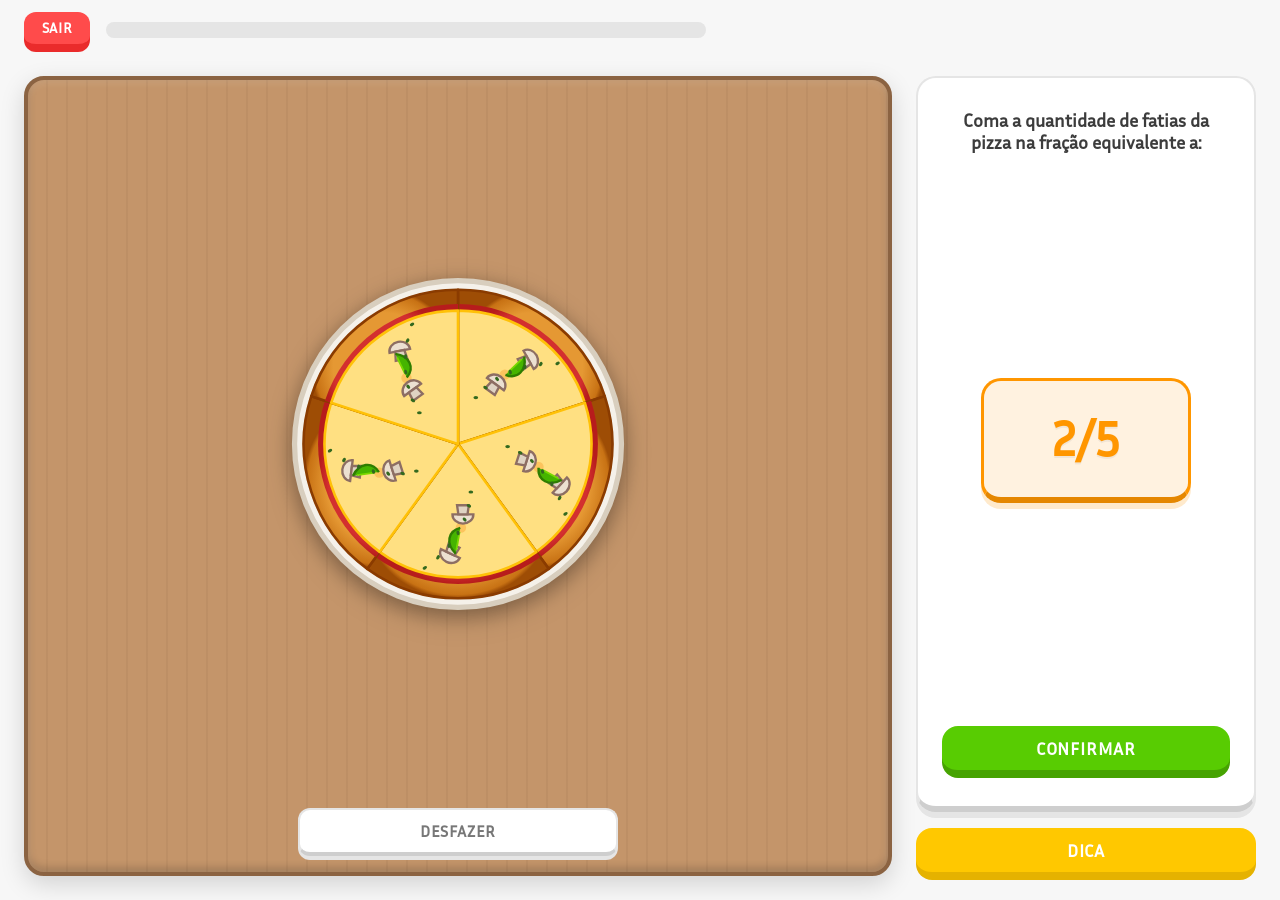
==== jogo_1/jogo_1.html @ bdd17ce6 "Commit_4" ====
<!DOCTYPE html>
<html lang="pt-br">

<head>
    <meta charset="UTF-8">
    <meta name="viewport" content="width=device-width, initial-scale=1.0">
    <meta name="description" content="Jogo de Frações com Pizza - Math Game">
    <title>Frações com Pizza | Math Game</title>
    <link rel="stylesheet" href="../tema.css">
    <link rel="stylesheet" href="jogo_1.css">
    <script src="../tema.js"></script>
</head>

<body>
    <!-- Top bar: Exit + Progress -->
    <header class="top-bar">
        <button id="btn-sair-jogo" onclick="voltarPaginaAnterior()">Sair</button>
        <div class="barra-progresso-container">
            <div class="barra-progresso" id="barra-progresso"></div>
        </div>
    </header>

    <!-- Main game layout -->
    <main class="game-layout">
        <!-- Left/Center: Wooden table with pizza + undo -->
        <section class="mesa-madeira">
            <div class="pizzas-area" id="pizzasArea"></div>
            <button id="btn-desfazer" class="btn-desfazer" onclick="desfazerUltimaFatia()">Desfazer</button>
        </section>

        <!-- Right sidebar: Question + Hint -->
        <aside class="sidebar">
            <div class="pergunta_div">
                <text>Coma a quantidade de fatias da pizza na fração equivalente a:</text>
                <div class="fracao_div">
                    <p class="pergunta" id="pergunta-texto">
                        1/2
                    </p>
                </div>
                <div class="button_position">
                    <button class="confirmar" id="btn-confirmar" onclick="onDecay()">Confirmar</button>
                </div>
            </div>
            <div class="button_position">
                <button class="dica" id="btn-dica">Dica</button>
            </div>
        </aside>
    </main>

    <!-- Modal de Resultado Final -->
    <dialog id="modal-resultado" aria-labelledby="modal-resultado-titulo">
        <article class="modal-resultado-conteudo">
            <h2 id="modal-resultado-titulo">Fim de Jogo!</h2>
            <div class="resultado-estrelas" id="modal-estrelas-display" aria-label="Estrelas conquistadas">⭐⭐⭐</div>
            <div class="resultado-stats">
                <p>Pontuação: <strong id="modal-pontuacao-valor">0</strong> pts</p>
                <p>Acertos: <strong id="modal-acertos-valor">0/0</strong></p>
            </div>
            <footer>
                <button type="button" id="btn-modal-ok" onclick="voltarPaginaAnterior()">OK</button>
            </footer>
        </article>
    </dialog>

    <script src="jogo_1.js"></script>
</body>

</html>
---- tema.css ----
/* ==========================================================================
   SISTEMA CENTRAL DE CORES E TEMAS - MATH GAME
   ==========================================================================
   Neste arquivo você pode alterar facilmente as cores de qualquer tema.
   
   COMO FUNCIONA:
   - O site usa duas cores principais:
       1) --duo-blue / --duo-blue-shadow   -> Cor de destaque primária (navegação, foco, cards ativos)
       2) --duo-green / --duo-green-shadow -> Cor de destaque secundária (botões de ação, jogar, confirmação)
   - Cada tema (Sunset, Ocean, Earth, Berry) altera essas duas variáveis.
   - Os fundos permanecem BRANCOS (modo claro) ou PRETOS/GRAFITE (modo escuro)
     para todas as tonalidades, conforme configurado na seção "MODO ESCURO".
   ========================================================================== */

/* --------------------------------------------------------------------------
   1. TEMA PADRÃO (Azul Céu + Verde Limão)
   -------------------------------------------------------------------------- */
:root {
   /* [PADRÃO] Cor de Destaque 1: Azul Céu */
   --duo-blue: #1cb0f6;
   --duo-blue-shadow: #1899d6;

   /* [PADRÃO] Cor de Destaque 2: Verde Limão */
   --duo-green: #58cc02;
   --duo-green-shadow: #46a302;

   /* Cores de Apoio fixas */
   --duo-yellow: #ffc800;
   --duo-yellow-shadow: #e5b200;
   --duo-orange: #ff9600;
   --duo-orange-shadow: #e58700;
   --duo-red: #ff4b4b;
   --duo-red-shadow: #ea2b2b;

   /* Fundos e Textos (Modo Claro Padrão) */
   --bg-main: #f7f7f7;
   --bg-card: #ffffff;
   --text-main: #3c3c3c;
   --text-muted: #777777;
   --border-color: #e5e5e5;
   --border-dark: #cecece;
   --sidebar-width: 250px;
   --button-hover-brightness: 1.05;
   --button-hover-duration: 0.15s ease;
   --button-neutral-hover-bg: #e5e7eb;

   /* Raios de borda */
   --radius-sm: 12px;
   --radius-md: 16px;
   --radius-lg: 20px;
}

/* --------------------------------------------------------------------------
   2. TEMA SUNSET (Laranja Vibrante + Coral Quente)
   Substitui o Azul por Laranja e o Verde por Coral
   -------------------------------------------------------------------------- */
body.tonalidade-sunset,
html.tonalidade-sunset {
   /* [SUNSET] Cor de Destaque 1: Laranja Vibrante */
   --duo-blue: #ff6b35;
   --duo-blue-shadow: #e05520;

   /* [SUNSET] Cor de Destaque 2: Coral Quente */
   --duo-green: #e8475f;
   --duo-green-shadow: #c93549;
}

/* --------------------------------------------------------------------------
   3. TEMA OCEAN (Teal / Azul Petróleo + Menta Fresca)
   Substitui o Azul por Teal e o Verde por Menta
   -------------------------------------------------------------------------- */
body.tonalidade-ocean,
html.tonalidade-ocean {
   /* [OCEAN] Cor de Destaque 1: Teal / Azul Petróleo */
   --duo-blue: #0096c7;
   --duo-blue-shadow: #0077b6;

   /* [OCEAN] Cor de Destaque 2: Menta Fresca */
   --duo-green: #06d6a0;
   --duo-green-shadow: #05b384;
}

/* --------------------------------------------------------------------------
   4. TEMA EARTH (Âmbar Dourado + Terracota Terra)
   Substitui o Azul por Âmbar e o Verde por Terracota
   -------------------------------------------------------------------------- */
body.tonalidade-earth,
html.tonalidade-earth {
   /* [EARTH] Cor de Destaque 1: Âmbar Dourado */
   --duo-blue: #d4a03c;
   --duo-blue-shadow: #b8872e;

   /* [EARTH] Cor de Destaque 2: Terracota */
   --duo-green: #c45e3a;
   --duo-green-shadow: #a44d2e;
}

/* --------------------------------------------------------------------------
   5. TEMA BERRY (Cereja Carmim + Rubi Escarlate)
   Substitui o Azul por Cereja e o Verde por Rubi (sem tons violeta/magenta)
   -------------------------------------------------------------------------- */
body.tonalidade-berry,
html.tonalidade-berry {
   /* [BERRY] Cor de Destaque 1: Cereja Carmim */
   --duo-blue: #e63981;
   --duo-blue-shadow: #c0145c;
   /* [BERRY] Cor de Destaque 2: Rubi Escarlate */
   --duo-green: #7a285f;
   --duo-green-shadow: #67164c;
}

/* --------------------------------------------------------------------------
   MODO ESCURO (Aplicável a TODOS os temas acima)
   Os fundos ficam pretos/escuros mantendo as cores de destaque da tonalidade
   -------------------------------------------------------------------------- */
body.tema-escuro,
html.tema-escuro {
   --bg-main: #131f24;
   --bg-card: #202f36;
   --text-main: #f1f1f1;
   --text-muted: #8496a0;
   --border-color: #37464f;
   --border-dark: #4b5d67;
   --button-hover-brightness: 1.15;
   --button-neutral-hover-bg: #37464f;
}

/* --------------------------------------------------------------------------
   MODOS DE DALTONISMO (Acessibilidade)
   -------------------------------------------------------------------------- */
html.daltonismo-protanopia::before,
html.daltonismo-deuteranopia::before,
html.daltonismo-tritanopia::before {
   content: "";
   position: fixed;
   inset: 0;
   z-index: 1000;
   pointer-events: none;
   background: transparent;
}

html.daltonismo-protanopia::before {
   backdrop-filter: contrast(1.1) saturate(0.9);
}

html.daltonismo-deuteranopia::before {
   backdrop-filter: contrast(1.1) hue-rotate(10deg);
}

html.daltonismo-tritanopia::before {
   backdrop-filter: contrast(1.1) hue-rotate(-10deg);
}

html.daltonismo-protanopia dialog {
   filter: contrast(1.1) saturate(0.9);
}

html.daltonismo-deuteranopia dialog {
   filter: contrast(1.1) hue-rotate(10deg);
}

html.daltonismo-tritanopia dialog {
   filter: contrast(1.1) hue-rotate(-10deg);
}

body.tema-escuro :is(.game-layout, .top-bar, #popover-escolha, #modal-resultado)
   :is(button, .campo-escolha):not(:disabled) {
   --btn-bg: var(--bg-card);
   --btn-text: var(--text-main);
   background-color: var(--btn-bg);
   color: var(--btn-text);
}

body.tema-escuro :is(.game-layout, .top-bar, #popover-escolha, #modal-resultado)
   #btn-sair-jogo {
   --btn-bg: color-mix(in srgb, var(--duo-red) 78%, #000);
   --btn-text: #fff;
}

body.tema-escuro :is(.game-layout, .top-bar, #popover-escolha, #modal-resultado)
   :is(.confirmar, .proxima, .btn-confirmar, #btn-modal-ok):not(:disabled) {
   --btn-bg: color-mix(in srgb, var(--duo-green) 60%, #000);
   --btn-text: #fff;
}

body.tema-escuro :is(.game-layout, .top-bar, #popover-escolha, #modal-resultado)
   :is(.dica, .btn-dica):not(:disabled) {
   --btn-bg: color-mix(in srgb, var(--duo-yellow) 52%, #000);
   --btn-text: #fff;
}

body.tema-escuro :is(.game-layout, .top-bar, #popover-escolha, #modal-resultado)
   .campo-escolha:not(:disabled) {
   --btn-bg: color-mix(in srgb, var(--duo-blue) 70%, #000);
   --btn-text: #fff;
}

body.tema-escuro :is(.game-layout, .top-bar, #popover-escolha, #modal-resultado)
   .popover-item:not(:disabled) {
   --btn-bg: color-mix(in srgb, var(--duo-blue) 70%, #000);
   --btn-text: #fff;
}

button:focus-visible {
   outline: 3px solid var(--duo-blue);
   outline-offset: 3px;
}

nav.sidebar a:not([aria-current="page"]) button:not(:disabled):hover,
nav.sidebar > ul > li > button:not(:disabled):hover {
   background-color: var(--button-neutral-hover-bg);
   color: var(--text-main);
}

/* Ações seguem o brilho dos CTAs da Home; navegação e cancelamento mantêm seus estados próprios. */
button:not(:disabled):not(nav.sidebar button):not(#btn-cancelar-login):hover,
.campo-escolha:not(:disabled):hover {
   filter: brightness(var(--button-hover-brightness));
}
---- jogo_1/jogo_1.css ----
/* jogo_1.css - Duolingo Style — Responsive Layout */
@font-face {
    font-family: 'padrao';
    src: url('../fonts/inria-sans.regular.otf') format('opentype');
    font-weight: normal;
    font-style: normal;
}

:root {
    --duo-green: #58cc02;
    --duo-green-shadow: #46a302;
    --duo-blue: #1cb0f6;
    --duo-blue-shadow: #1899d6;
    --duo-yellow: #ffc800;
    --duo-yellow-shadow: #e5b200;
    --duo-orange: #ff9600;
    --duo-orange-shadow: #e58700;
    --duo-red: #ff4b4b;
    --duo-red-shadow: #ea2b2b;

    --bg-main: #f7f7f7;
    --bg-card: #ffffff;
    --text-main: #3c3c3c;
    --text-muted: #777777;
    --border-color: #e5e5e5;
    --border-dark: #cecece;

    --radius-sm: 12px;
    --radius-md: 16px;
    --radius-lg: 20px;

    /* Wooden table colors */
    --mesa-bg: #c4956a;
    --mesa-bg-dark: #a87b52;
    --mesa-border: #8b6342;
    --mesa-grain: repeating-linear-gradient(90deg,
            transparent,
            transparent 18px,
            rgba(139, 99, 66, 0.12) 18px,
            rgba(139, 99, 66, 0.12) 20px);
}

body.tema-escuro {
    --bg-main: #131f24;
    --bg-card: #202f36;
    --text-main: #f1f1f1;
    --text-muted: #8496a0;
    --border-color: #37464f;
    --border-dark: #4b5d67;

    --mesa-bg: #5c3d28;
    --mesa-bg-dark: #4a3220;
    --mesa-border: #3a261a;
}

/* ─── Tonalidades ─────────────────────────────────────────────────────────── */
body.tonalidade-sunset {
    --duo-blue: #ff6b35;
    --duo-blue-shadow: #e05520;
    --duo-green: #e8475f;
    --duo-green-shadow: #c93549;
}

body.tonalidade-ocean {
    --duo-blue: #0096c7;
    --duo-blue-shadow: #0077b6;
    --duo-green: #06d6a0;
    --duo-green-shadow: #05b384;
}

body.tonalidade-earth {
    --duo-blue: #d4a03c;
    --duo-blue-shadow: #b8872e;
    --duo-green: #c45e3a;
    --duo-green-shadow: #a44d2e;
}

body.tonalidade-berry {
    --duo-blue: #e63981;
    --duo-blue-shadow: #c0145c;
    --duo-green: #7a285f;
    --duo-green-shadow: #67164c;
}

* {
    box-sizing: border-box;
    margin: 0;
    padding: 0;
    font-family: 'padrao', system-ui, -apple-system, BlinkMacSystemFont, 'Segoe UI', Roboto, sans-serif;
}

body {
    width: 100vw;
    height: 100vh;
    overflow: hidden;
    background-color: var(--bg-main);
    color: var(--text-main);
    display: flex;
    flex-direction: column;
}

/* ─── Top Bar: Exit + Progress ─────────────────────────────────────────────── */
.top-bar {
    display: flex;
    align-items: center;
    gap: 16px;
    padding: 12px 24px;
    flex-shrink: 0;
    z-index: 100;
}

/* Exit Button */
#btn-sair-jogo {
    background-color: var(--duo-red);
    color: #ffffff;
    font-size: 0.9rem;
    font-weight: 800;
    text-transform: uppercase;
    letter-spacing: 0.8px;
    padding: 0.45rem 1.1rem;
    border: none;
    border-radius: var(--radius-sm);
    border-bottom: 4px solid var(--duo-red-shadow);
    box-shadow: 0 4px 0 var(--duo-red-shadow);
    cursor: pointer;
    flex-shrink: 0;
    transition: filter var(--button-hover-duration), transform 0.1s ease;
}

#btn-sair-jogo:active {
    transform: translateY(4px);
    box-shadow: 0 0 0 transparent;
}

/* Progress Bar */
.barra-progresso-container {
    flex: 1;
    max-width: 600px;
    height: 16px;
    background-color: var(--border-color);
    border-radius: 10px;
    overflow: hidden;
}

.barra-progresso {
    height: 100%;
    width: 0%;
    background-color: var(--duo-green);
    border-radius: 10px;
    box-shadow: inset 0 -2px 0 rgba(0, 0, 0, 0.2);
    transition: width 0.35s ease-out, background-color 0.25s ease;
}

.barra-progresso.erro {
    background-color: var(--duo-red) !important;
}

.barra-progresso.acerto {
    background-color: var(--duo-green) !important;
}

/* ─── Main Game Layout ─────────────────────────────────────────────────────── */
.game-layout {
    flex: 1;
    display: flex;
    gap: 24px;
    padding: 16px 24px 24px;
    min-height: 0;
    overflow: auto;
}

/* ─── Wooden Table (Pizza + Undo) ──────────────────────────────────── */
.mesa-madeira {
    flex: 1;
    display: flex;
    flex-direction: column;
    align-items: center;
    justify-content: center;
    gap: 16px;
    background-color: var(--mesa-bg);
    background-image: var(--mesa-grain);
    border: 4px solid var(--mesa-border);
    border-radius: var(--radius-lg);
    box-shadow:
        inset 0 2px 8px rgba(255, 255, 255, 0.15),
        inset 0 -4px 8px rgba(0, 0, 0, 0.2),
        0 8px 24px rgba(0, 0, 0, 0.15);
    padding: 16px;
    min-height: 0;
    overflow: hidden;
}

/* Pizza Visual Area com tamanho dinâmico */
.pizzas-area {
    flex: 1;
    width: 100%;
    display: flex;
    flex-wrap: wrap;
    justify-content: center;
    align-items: center;
    gap: 20px;
    min-height: 200px;
}

.pizza-wrapper {
    position: relative;
    width: min(320px, 34vw, 42vh);
    height: min(320px, 34vw, 42vh);
    display: flex;
    justify-content: center;
    align-items: center;
    filter: drop-shadow(0px 6px 12px rgba(0, 0, 0, 0.2));
    transition: width 0.25s ease, height 0.25s ease;
    flex-shrink: 0;
}

/* Ajuste proporcional baseado na quantidade de pizzas */
.pizzas-area.pizzas-qtd-1 .pizza-wrapper {
    width: min(340px, 36vw, 45vh);
    height: min(340px, 36vw, 45vh);
}

.pizzas-area.pizzas-qtd-2 .pizza-wrapper {
    width: min(250px, 26vw, 36vh);
    height: min(250px, 26vw, 36vh);
}

.pizzas-area.pizzas-qtd-3 .pizza-wrapper {
    width: min(200px, 20vw, 29vh);
    height: min(200px, 20vw, 29vh);
}

svg.pizza {
    width: 100%;
    height: 100%;
    display: block;
    overflow: visible;
    filter: drop-shadow(0 6px 10px rgba(0, 0, 0, 0.22));
}

/* Prato com estilo cartoon alegre e limpo */
.pizza-plate {
    fill: #f5f1ea;
    stroke: #d8cebe;
    stroke-width: 4;
    transition: fill 0.3s ease, stroke 0.3s ease;
}

.pizza-plate-inner {
    fill: #eae3d5;
    stroke: #dfd5c4;
    stroke-width: 2;
    transition: fill 0.3s ease, stroke 0.3s ease;
}

/* Prato no Modo Escuro */
body.tema-escuro .pizza-plate {
    fill: #22303c;
    stroke: #2e4152;
}

body.tema-escuro .pizza-plate-inner {
    fill: #19242d;
    stroke: #263848;
}

.slice {
    cursor: pointer;
    transition: opacity 0.25s cubic-bezier(0.34, 1.56, 0.64, 1), transform 0.22s cubic-bezier(0.34, 1.56, 0.64, 1), filter 0.2s ease;
    transform-origin: 130px 130px;
}

.slice:hover {
    filter: brightness(1.08) drop-shadow(0 4px 6px rgba(0, 0, 0, 0.25));
    transform: scale(1.045);
}

.slice.eaten {
    opacity: 0;
    pointer-events: none;
    transform: scale(0.7) rotate(6deg);
}

/* Undo Button (inside mesa) */
#btn-desfazer {
    width: 100%;
    max-width: 320px;
    height: 48px;
    background-color: var(--bg-card);
    color: var(--text-muted);
    font-size: 1rem;
    font-weight: 800;
    text-transform: uppercase;
    letter-spacing: 0.8px;
    padding: 0.5rem 1.25rem;
    border: 2px solid var(--border-color);
    border-radius: var(--radius-sm);
    border-bottom: 4px solid var(--border-dark);
    box-shadow: 0 4px 0 var(--border-color);
    cursor: pointer;
    flex-shrink: 0;
    transition: filter var(--button-hover-duration), transform 0.1s ease;
}

#btn-desfazer:active {
    transform: translateY(4px);
    box-shadow: 0 0 0 transparent;
}

/* ─── Sidebar (Question + Hint) ────────────────────────────────────────────── */
.sidebar {
    width: 340px;
    flex-shrink: 0;
    display: flex;
    flex-direction: column;
    gap: 16px;
}

/* Question Box Card */
.pergunta_div {
    flex: 1;
    background-color: var(--bg-card);
    border: 2px solid var(--border-color);
    border-bottom: 6px solid var(--border-dark);
    border-radius: var(--radius-lg);
    box-shadow: 0 6px 0 var(--border-color);
    display: flex;
    flex-direction: column;
    align-items: center;
    justify-content: space-between;
    font-size: 1.15rem;
    font-weight: 700;
    text-align: center;
    padding: 2rem 1.5rem;
    color: var(--text-main);
}

.fracao_div {
    display: flex;
    justify-content: center;
    align-items: center;
    background-color: rgba(255, 150, 0, 0.12);
    border: 3px solid var(--duo-orange);
    border-bottom: 6px solid var(--duo-orange-shadow);
    border-radius: var(--radius-lg);
    width: 210px;
    min-height: 125px;
    margin: 1.25rem 0;
    box-shadow: 0 6px 0 rgba(255, 150, 0, 0.2);
}

.pergunta {
    font-size: 3rem;
    font-weight: 900;
    color: var(--duo-orange);
    letter-spacing: 1px;
    cursor: default;
    transition: transform 0.2s cubic-bezier(0.34, 1.56, 0.64, 1);
    text-shadow: 0 2px 0 rgba(0, 0, 0, 0.05);
}

.pergunta:hover {
    transform: scale(1.12);
}

.button_position {
    display: flex;
    justify-content: center;
    align-items: center;
    width: 100%;
}

/* Confirm Button */
.confirmar {
    width: 100%;
    height: 48px;
    border-radius: var(--radius-md);
    border: none;
    border-bottom: 4px solid var(--duo-green-shadow);
    box-shadow: 0 4px 0 var(--duo-green-shadow);
    text-align: center;
    font-size: 1.1rem;
    font-weight: 800;
    text-transform: uppercase;
    letter-spacing: 0.8px;
    cursor: pointer;
    background-color: var(--duo-green);
    color: #ffffff;
    transition: filter var(--button-hover-duration), transform 0.1s ease;
}

.confirmar:active {
    transform: translateY(4px);
    box-shadow: 0 0 0 transparent;
}

/* Hint Button */
.dica {
    width: 100%;
    height: 48px;
    border-radius: var(--radius-md);
    border: none;
    border-bottom: 4px solid var(--duo-yellow-shadow);
    box-shadow: 0 4px 0 var(--duo-yellow-shadow);
    text-align: center;
    font-size: 1.1rem;
    font-weight: 800;
    text-transform: uppercase;
    letter-spacing: 0.8px;
    cursor: pointer;
    background-color: var(--duo-yellow);
    color: #ffffff;
    transition: filter var(--button-hover-duration), transform 0.1s ease;
}

.dica:active {
    transform: translateY(4px);
    box-shadow: 0 0 0 transparent;
}

/* ─── Responsive: Tablets & Small Screens ──────────────────────────────────── */
@media (max-width: 900px) {
    .game-layout {
        flex-direction: column;
        padding: 12px 16px 16px;
        gap: 16px;
        overflow-y: auto;
    }

    .sidebar {
        width: 100%;
        order: -1;
    }

    .pergunta_div {
        padding: 1.2rem 1rem;
    }

    .mesa-madeira {
        min-height: 350px;
        max-height: 520px;
    }

    .pizzas-area.pizzas-qtd-1 .pizza-wrapper {
        width: min(280px, 60vw);
        height: min(280px, 60vw);
    }

    .pizzas-area.pizzas-qtd-2 .pizza-wrapper {
        width: min(180px, 38vw);
        height: min(180px, 38vw);
    }

    .pizzas-area.pizzas-qtd-3 .pizza-wrapper {
        width: min(140px, 28vw);
        height: min(140px, 28vw);
    }
}

@media (max-width: 600px) {
    .top-bar {
        padding: 10px 12px;
        gap: 10px;
    }

    #btn-sair-jogo {
        font-size: 0.8rem;
        padding: 0.35rem 0.8rem;
    }

    .game-layout {
        padding: 8px 10px 12px;
    }

    .sidebar {
        flex-direction: column;
    }

    .pergunta_div {
        padding: 1rem;
    }

    .fracao_div {
        width: 160px;
        min-height: 90px;
    }

    .pergunta {
        font-size: 2.2rem;
    }

    .dica {
        width: 100%;
    }

    .mesa-madeira {
        padding: 12px;
        gap: 12px;
    }

    .pizzas-area.pizzas-qtd-1 .pizza-wrapper {
        width: min(220px, 70vw);
        height: min(220px, 70vw);
    }

    .pizzas-area.pizzas-qtd-2 .pizza-wrapper {
        width: min(140px, 40vw);
        height: min(140px, 40vw);
    }

    .pizzas-area.pizzas-qtd-3 .pizza-wrapper {
        width: min(105px, 28vw);
        height: min(105px, 28vw);
    }

    #btn-desfazer {
        max-width: 100%;
    }
}

/* ─── Reduced Motion ───────────────────────────────────────────────────────── */
/* ─── Modal de Resultado Final ────────────────────────────────────────────── */
dialog#modal-resultado {
    margin: auto;
    border: 3px solid var(--border-color);
    border-radius: var(--radius-lg);
    padding: 2.25rem 2rem;
    background: var(--bg-card);
    color: var(--text-main);
    max-width: 440px;
    width: 90%;
    box-shadow: 0 12px 24px rgba(0, 0, 0, 0.2), 0 6px 0 var(--border-color);
    text-align: center;
}

dialog#modal-resultado::backdrop {
    background: rgba(0, 0, 0, 0.6);
    backdrop-filter: blur(4px);
}

.modal-resultado-conteudo {
    display: flex;
    flex-direction: column;
    align-items: center;
    gap: 1.25rem;
}

#modal-resultado-titulo {
    font-size: 1.8rem;
    font-weight: 900;
    color: var(--duo-green);
    text-transform: uppercase;
    letter-spacing: 0.5px;
}

.resultado-estrelas {
    font-size: 2.6rem;
    letter-spacing: 4px;
    filter: drop-shadow(0 2px 4px rgba(0, 0, 0, 0.15));
}

.resultado-stats {
    background: rgba(0, 0, 0, 0.03);
    border: 2px solid var(--border-color);
    border-radius: var(--radius-md);
    padding: 1rem 1.5rem;
    width: 100%;
    display: flex;
    flex-direction: column;
    gap: 0.5rem;
}

body.tema-escuro .resultado-stats {
    background: rgba(255, 255, 255, 0.04);
}

.resultado-stats p {
    font-size: 1.15rem;
    font-weight: 700;
    color: var(--text-muted);
}

.resultado-stats strong {
    color: var(--text-main);
    font-size: 1.25rem;
}

#btn-modal-ok {
    width: 100%;
    min-width: 200px;
    padding: 0.9rem 1.5rem;
    border-radius: var(--radius-md);
    border: none;
    border-bottom: 4px solid var(--duo-green-shadow);
    box-shadow: 0 4px 0 var(--duo-green-shadow);
    background-color: var(--duo-green);
    color: #ffffff;
    font-size: 1.1rem;
    font-weight: 800;
    text-transform: uppercase;
    letter-spacing: 1px;
    cursor: pointer;
    transition: filter var(--button-hover-duration), transform 0.1s ease;
}

#btn-modal-ok:active {
    transform: translateY(4px);
    box-shadow: 0 0 0 transparent;
}
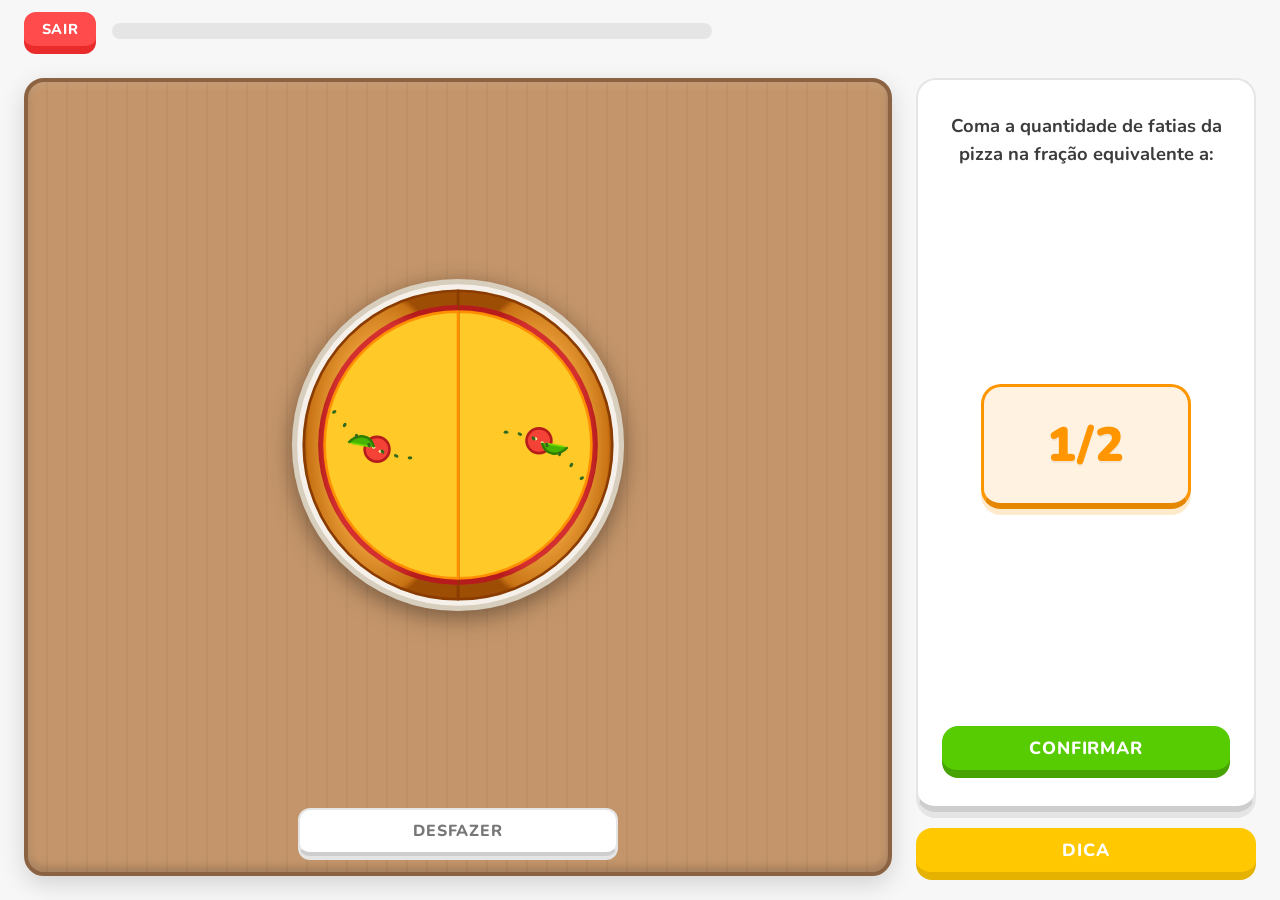
==== commit 798118f1: "Commit_4" ====
--- a/jogo_1/jogo_1.html
+++ b/jogo_1/jogo_1.html
@@ -51,7 +51,7 @@
     <dialog id="modal-resultado" aria-labelledby="modal-resultado-titulo">
         <article class="modal-resultado-conteudo">
             <h2 id="modal-resultado-titulo">Fim de Jogo!</h2>
-            <div class="resultado-estrelas" id="modal-estrelas-display" aria-label="Estrelas conquistadas">⭐⭐⭐</div>
+            <div class="resultado-estrelas" id="modal-estrelas-display" aria-label="Estrelas conquistadas"></div>
             <div class="resultado-stats">
                 <p>Pontuação: <strong id="modal-pontuacao-valor">0</strong> pts</p>
                 <p>Acertos: <strong id="modal-acertos-valor">0/0</strong></p>
--- a/tema.css
+++ b/tema.css
@@ -1,128 +1,336 @@
 /* ==========================================================================
-   SISTEMA CENTRAL DE CORES E TEMAS - MATH GAME
-   ==========================================================================
-   Neste arquivo você pode alterar facilmente as cores de qualquer tema.
-   
-   COMO FUNCIONA:
-   - O site usa duas cores principais:
-       1) --duo-blue / --duo-blue-shadow   -> Cor de destaque primária (navegação, foco, cards ativos)
-       2) --duo-green / --duo-green-shadow -> Cor de destaque secundária (botões de ação, jogar, confirmação)
-   - Cada tema (Sunset, Ocean, Earth, Berry) altera essas duas variáveis.
-   - Os fundos permanecem BRANCOS (modo claro) ou PRETOS/GRAFITE (modo escuro)
-     para todas as tonalidades, conforme configurado na seção "MODO ESCURO".
+   SISTEMA CENTRAL DE DESIGN TOKENS E TEMAS - MATH GAME
+   Estilo Duolingo-Like: Amigável, Arredondado, Cores Vivas, 3D Tátil e Limpo.
    ========================================================================== */
 
-/* --------------------------------------------------------------------------
-   1. TEMA PADRÃO (Azul Céu + Verde Limão)
-   -------------------------------------------------------------------------- */
+@import url('https://fonts.googleapis.com/css2?family=Nunito:wght@400;600;700;800;900&display=swap');
+
 :root {
-   /* [PADRÃO] Cor de Destaque 1: Azul Céu */
+   /* Tipografia */
+   --font-family: 'Nunito', system-ui, -apple-system, BlinkMacSystemFont, 'Segoe UI', Roboto, sans-serif;
+
+   /* Paleta de Cores Primária e Destaques (Vibrantes com contraste AA) */
+   --duo-green: #58cc02;
+   --duo-green-shadow: #46a302;
+   --duo-green-light: #eaf8dd;
+
    --duo-blue: #1cb0f6;
    --duo-blue-shadow: #1899d6;
-
-   /* [PADRÃO] Cor de Destaque 2: Verde Limão */
-   --duo-green: #58cc02;
-   --duo-green-shadow: #46a302;
-
-   /* Cores de Apoio fixas */
+   --duo-blue-light: #ddf4ff;
+
    --duo-yellow: #ffc800;
-   --duo-yellow-shadow: #e5b200;
+   --duo-yellow-shadow: #e5a000;
+   --duo-yellow-light: #fff8dd;
+
    --duo-orange: #ff9600;
    --duo-orange-shadow: #e58700;
+   --duo-orange-light: #fff2dd;
+
    --duo-red: #ff4b4b;
    --duo-red-shadow: #ea2b2b;
-
-   /* Fundos e Textos (Modo Claro Padrão) */
-   --bg-main: #f7f7f7;
+   --duo-red-light: #ffdede;
+
+   /* Cores Semânticas de Estado */
+   --cor-sucesso: #58cc02;
+   --cor-aviso: #ff9600;
+   --cor-perigo: #ff4b4b;
+
+   /* Neutros Modo Claro */
+   --bg-main: #f7f9fa;
    --bg-card: #ffffff;
-   --text-main: #3c3c3c;
-   --text-muted: #777777;
-   --border-color: #e5e5e5;
-   --border-dark: #cecece;
-   --sidebar-width: 250px;
-   --button-hover-brightness: 1.05;
-   --button-hover-duration: 0.15s ease;
-   --button-neutral-hover-bg: #e5e7eb;
-
-   /* Raios de borda */
+   --bg-card-subtle: #f1f5f9;
+   --text-main: #273138;
+   --text-muted: #64748b;
+   --border-color: #e2e8f0;
+   --border-dark: #cbd5e1;
+
+   /* Raios de Borda Consistentes */
    --radius-sm: 12px;
    --radius-md: 16px;
    --radius-lg: 20px;
-}
-
-/* --------------------------------------------------------------------------
-   2. TEMA SUNSET (Laranja Vibrante + Coral Quente)
-   Substitui o Azul por Laranja e o Verde por Coral
-   -------------------------------------------------------------------------- */
-body.tonalidade-sunset,
-html.tonalidade-sunset {
-   /* [SUNSET] Cor de Destaque 1: Laranja Vibrante */
-   --duo-blue: #ff6b35;
-   --duo-blue-shadow: #e05520;
-
-   /* [SUNSET] Cor de Destaque 2: Coral Quente */
-   --duo-green: #e8475f;
-   --duo-green-shadow: #c93549;
-}
-
-/* --------------------------------------------------------------------------
-   3. TEMA OCEAN (Teal / Azul Petróleo + Menta Fresca)
-   Substitui o Azul por Teal e o Verde por Menta
-   -------------------------------------------------------------------------- */
-body.tonalidade-ocean,
-html.tonalidade-ocean {
-   /* [OCEAN] Cor de Destaque 1: Teal / Azul Petróleo */
-   --duo-blue: #0096c7;
-   --duo-blue-shadow: #0077b6;
-
-   /* [OCEAN] Cor de Destaque 2: Menta Fresca */
-   --duo-green: #06d6a0;
-   --duo-green-shadow: #05b384;
-}
-
-/* --------------------------------------------------------------------------
-   4. TEMA EARTH (Âmbar Dourado + Terracota Terra)
-   Substitui o Azul por Âmbar e o Verde por Terracota
-   -------------------------------------------------------------------------- */
-body.tonalidade-earth,
-html.tonalidade-earth {
-   /* [EARTH] Cor de Destaque 1: Âmbar Dourado */
-   --duo-blue: #d4a03c;
-   --duo-blue-shadow: #b8872e;
-
-   /* [EARTH] Cor de Destaque 2: Terracota */
-   --duo-green: #c45e3a;
-   --duo-green-shadow: #a44d2e;
-}
-
-/* --------------------------------------------------------------------------
-   5. TEMA BERRY (Cereja Carmim + Rubi Escarlate)
-   Substitui o Azul por Cereja e o Verde por Rubi (sem tons violeta/magenta)
-   -------------------------------------------------------------------------- */
-body.tonalidade-berry,
-html.tonalidade-berry {
-   /* [BERRY] Cor de Destaque 1: Cereja Carmim */
-   --duo-blue: #e63981;
-   --duo-blue-shadow: #c0145c;
-   /* [BERRY] Cor de Destaque 2: Rubi Escarlate */
-   --duo-green: #7a285f;
-   --duo-green-shadow: #67164c;
-}
-
-/* --------------------------------------------------------------------------
-   MODO ESCURO (Aplicável a TODOS os temas acima)
-   Os fundos ficam pretos/escuros mantendo as cores de destaque da tonalidade
+   --radius-pill: 999px;
+
+   /* Sombras e Elevações 3D */
+   --card-shadow: 0 4px 0 var(--border-color);
+   --card-shadow-hover: 0 6px 0 var(--border-color);
+
+   /* Altura Padrão da Barra Superior */
+   --nav-height: 70px;
+
+   /* Animações Curtas e Confortáveis */
+   --transicao-rapida: 0.15s ease;
+   --transicao-media: 0.25s ease;
+}
+
+/* --------------------------------------------------------------------------
+   MODO ESCURO
    -------------------------------------------------------------------------- */
 body.tema-escuro,
 html.tema-escuro {
    --bg-main: #131f24;
-   --bg-card: #202f36;
-   --text-main: #f1f1f1;
-   --text-muted: #8496a0;
-   --border-color: #37464f;
-   --border-dark: #4b5d67;
-   --button-hover-brightness: 1.15;
-   --button-neutral-hover-bg: #37464f;
+   --bg-card: #1b272d;
+   --bg-card-subtle: #24333b;
+   --text-main: #f1f5f9;
+   --text-muted: #94a3b8;
+   --border-color: #2b3940;
+   --border-dark: #37464f;
+
+   --duo-green-light: rgba(88, 204, 2, 0.15);
+   --duo-blue-light: rgba(28, 176, 246, 0.15);
+   --duo-yellow-light: rgba(255, 200, 0, 0.15);
+   --duo-orange-light: rgba(255, 150, 0, 0.15);
+   --duo-red-light: rgba(255, 75, 75, 0.15);
+
+   --card-shadow: 0 4px 0 var(--border-color);
+   --card-shadow-hover: 0 6px 0 var(--border-dark);
+}
+
+/* --------------------------------------------------------------------------
+   TONALIDADES OPCIONAIS (Ajustes de Acento)
+   -------------------------------------------------------------------------- */
+body.tonalidade-sunset, html.tonalidade-sunset {
+   --duo-blue: #ff6b35;
+   --duo-blue-shadow: #e05520;
+   --duo-green: #e8475f;
+   --duo-green-shadow: #c93549;
+}
+
+body.tonalidade-ocean, html.tonalidade-ocean {
+   --duo-blue: #0096c7;
+   --duo-blue-shadow: #0077b6;
+   --duo-green: #06d6a0;
+   --duo-green-shadow: #05b384;
+}
+
+body.tonalidade-earth, html.tonalidade-earth {
+   --duo-blue: #d4a03c;
+   --duo-blue-shadow: #b8872e;
+   --duo-green: #c45e3a;
+   --duo-green-shadow: #a44d2e;
+}
+
+/* --------------------------------------------------------------------------
+   RESET GLOBAL & TIPOGRAFIA
+   -------------------------------------------------------------------------- */
+* {
+   box-sizing: border-box;
+   margin: 0;
+   padding: 0;
+   font-family: var(--font-family);
+   -webkit-tap-highlight-color: transparent;
+}
+
+body {
+   background-color: var(--bg-main);
+   color: var(--text-main);
+   font-size: 1rem;
+   line-height: 1.5;
+   font-weight: 600;
+   min-height: 100vh;
+}
+
+h1, h2, h3, h4 {
+   color: var(--text-main);
+   font-weight: 800;
+   line-height: 1.25;
+}
+
+h1 { font-size: 1.85rem; }
+h2 { font-size: 1.4rem; }
+h3 { font-size: 1.15rem; }
+
+/* --------------------------------------------------------------------------
+   BOTÕES 3D ESTILO DUOLINGO
+   -------------------------------------------------------------------------- */
+.btn-duo {
+   display: inline-flex;
+   align-items: center;
+   justify-content: center;
+   gap: 0.5rem;
+   padding: 0.85rem 1.6rem;
+   min-height: 48px;
+   border-radius: var(--radius-md);
+   font-size: 0.95rem;
+   font-weight: 800;
+   text-transform: uppercase;
+   letter-spacing: 0.8px;
+   cursor: pointer;
+   text-decoration: none;
+   border: 2px solid transparent;
+   user-select: none;
+   transition: transform var(--transicao-rapida), box-shadow var(--transicao-rapida), filter var(--transicao-rapida);
+}
+
+.btn-duo:focus-visible {
+   outline: 3px solid var(--duo-blue);
+   outline-offset: 3px;
+}
+
+/* Botão Verde 3D (Primário / Concluir / Jogar) */
+.btn-duo-green {
+   background: var(--duo-green);
+   color: #ffffff;
+   border-color: var(--duo-green);
+   box-shadow: 0 4px 0 var(--duo-green-shadow);
+}
+
+.btn-duo-green:hover {
+   filter: brightness(1.05);
+   transform: translateY(-2px);
+   box-shadow: 0 6px 0 var(--duo-green-shadow);
+}
+
+.btn-duo-green:active {
+   transform: translateY(3px);
+   box-shadow: 0 1px 0 var(--duo-green-shadow);
+}
+
+/* Botão Azul 3D (Ação Secundária / Continuar) */
+.btn-duo-blue {
+   background: var(--duo-blue);
+   color: #ffffff;
+   border-color: var(--duo-blue);
+   box-shadow: 0 4px 0 var(--duo-blue-shadow);
+}
+
+.btn-duo-blue:hover {
+   filter: brightness(1.05);
+   transform: translateY(-2px);
+   box-shadow: 0 6px 0 var(--duo-blue-shadow);
+}
+
+.btn-duo-blue:active {
+   transform: translateY(3px);
+   box-shadow: 0 1px 0 var(--duo-blue-shadow);
+}
+
+/* Botão Laranja 3D */
+.btn-duo-orange {
+   background: var(--duo-orange);
+   color: #ffffff;
+   border-color: var(--duo-orange);
+   box-shadow: 0 4px 0 var(--duo-orange-shadow);
+}
+
+.btn-duo-orange:hover {
+   filter: brightness(1.05);
+   transform: translateY(-2px);
+   box-shadow: 0 6px 0 var(--duo-orange-shadow);
+}
+
+.btn-duo-orange:active {
+   transform: translateY(3px);
+   box-shadow: 0 1px 0 var(--duo-orange-shadow);
+}
+
+/* Botão 3D Contorno (Outline / Secundário) */
+.btn-duo-outline {
+   background: var(--bg-card);
+   color: var(--duo-blue);
+   border: 2px solid var(--border-dark);
+   box-shadow: 0 4px 0 var(--border-dark);
+}
+
+.btn-duo-outline:hover {
+   background: var(--duo-blue-light);
+   border-color: var(--duo-blue);
+   color: var(--duo-blue);
+   transform: translateY(-2px);
+   box-shadow: 0 6px 0 var(--duo-blue);
+}
+
+.btn-duo-outline:active {
+   transform: translateY(3px);
+   box-shadow: 0 1px 0 var(--duo-blue);
+}
+
+/* Botão Neutro Cinza */
+.btn-duo-neutral {
+   background: var(--bg-card-subtle);
+   color: var(--text-muted);
+   border: 2px solid var(--border-color);
+   box-shadow: 0 4px 0 var(--border-color);
+}
+
+.btn-duo-neutral:hover {
+   color: var(--text-main);
+   transform: translateY(-2px);
+   box-shadow: 0 6px 0 var(--border-dark);
+}
+
+.btn-duo-neutral:active {
+   transform: translateY(3px);
+   box-shadow: 0 1px 0 var(--border-dark);
+}
+
+/* --------------------------------------------------------------------------
+   ESTILOS DE ÍCONES SVG COMPARTILHADOS
+   -------------------------------------------------------------------------- */
+.icone-svg {
+   display: inline-block;
+   vertical-align: middle;
+   flex-shrink: 0;
+   transition: transform var(--transicao-rapida), color var(--transicao-rapida);
+}
+
+/* Grupo de Estrelas SVG */
+.estrelas-svg-grupo {
+   display: inline-flex;
+   align-items: center;
+   gap: 3px;
+}
+
+.icone-estrela.preenchida {
+   color: var(--duo-yellow);
+   fill: var(--duo-yellow);
+   filter: drop-shadow(0 1px 2px rgba(229, 160, 0, 0.4));
+}
+
+.icone-estrela.vazia {
+   color: var(--border-dark);
+   opacity: 0.65;
+}
+
+/* Estrelas em Arco (Duolingo / Conquista estilo Game) */
+.estrelas-em-arco {
+   display: inline-flex;
+   align-items: flex-end;
+   gap: 5px;
+}
+
+.estrelas-em-arco .estrela-pos-1 {
+   transform: rotate(-10deg) translateY(2px);
+}
+
+.estrelas-em-arco .estrela-pos-2 {
+   transform: scale(1.22) translateY(-2px);
+}
+
+.estrelas-em-arco .estrela-pos-3 {
+   transform: rotate(10deg) translateY(2px);
+}
+
+/* --------------------------------------------------------------------------
+   CAMPOS DE FORMULÁRIO (DUOLINGO-LIKE)
+   -------------------------------------------------------------------------- */
+input[type="text"],
+input[type="email"],
+input[type="password"] {
+   width: 100%;
+   padding: 0.85rem 1.15rem;
+   border: 2px solid var(--border-color);
+   border-radius: var(--radius-md);
+   background: var(--bg-card);
+   color: var(--text-main);
+   font-size: 1rem;
+   font-weight: 600;
+   outline: none;
+   transition: border-color var(--transicao-rapida), box-shadow var(--transicao-rapida);
+}
+
+input:focus {
+   border-color: var(--duo-blue);
+   box-shadow: 0 0 0 3px var(--duo-blue-light);
 }
 
 /* --------------------------------------------------------------------------
@@ -134,86 +342,24 @@
    content: "";
    position: fixed;
    inset: 0;
-   z-index: 1000;
+   z-index: 9999;
    pointer-events: none;
    background: transparent;
 }
 
-html.daltonismo-protanopia::before {
-   backdrop-filter: contrast(1.1) saturate(0.9);
-}
-
-html.daltonismo-deuteranopia::before {
-   backdrop-filter: contrast(1.1) hue-rotate(10deg);
-}
-
-html.daltonismo-tritanopia::before {
-   backdrop-filter: contrast(1.1) hue-rotate(-10deg);
-}
-
-html.daltonismo-protanopia dialog {
-   filter: contrast(1.1) saturate(0.9);
-}
-
-html.daltonismo-deuteranopia dialog {
-   filter: contrast(1.1) hue-rotate(10deg);
-}
-
-html.daltonismo-tritanopia dialog {
-   filter: contrast(1.1) hue-rotate(-10deg);
-}
-
-body.tema-escuro :is(.game-layout, .top-bar, #popover-escolha, #modal-resultado)
-   :is(button, .campo-escolha):not(:disabled) {
-   --btn-bg: var(--bg-card);
-   --btn-text: var(--text-main);
-   background-color: var(--btn-bg);
-   color: var(--btn-text);
-}
-
-body.tema-escuro :is(.game-layout, .top-bar, #popover-escolha, #modal-resultado)
-   #btn-sair-jogo {
-   --btn-bg: color-mix(in srgb, var(--duo-red) 78%, #000);
-   --btn-text: #fff;
-}
-
-body.tema-escuro :is(.game-layout, .top-bar, #popover-escolha, #modal-resultado)
-   :is(.confirmar, .proxima, .btn-confirmar, #btn-modal-ok):not(:disabled) {
-   --btn-bg: color-mix(in srgb, var(--duo-green) 60%, #000);
-   --btn-text: #fff;
-}
-
-body.tema-escuro :is(.game-layout, .top-bar, #popover-escolha, #modal-resultado)
-   :is(.dica, .btn-dica):not(:disabled) {
-   --btn-bg: color-mix(in srgb, var(--duo-yellow) 52%, #000);
-   --btn-text: #fff;
-}
-
-body.tema-escuro :is(.game-layout, .top-bar, #popover-escolha, #modal-resultado)
-   .campo-escolha:not(:disabled) {
-   --btn-bg: color-mix(in srgb, var(--duo-blue) 70%, #000);
-   --btn-text: #fff;
-}
-
-body.tema-escuro :is(.game-layout, .top-bar, #popover-escolha, #modal-resultado)
-   .popover-item:not(:disabled) {
-   --btn-bg: color-mix(in srgb, var(--duo-blue) 70%, #000);
-   --btn-text: #fff;
-}
-
-button:focus-visible {
-   outline: 3px solid var(--duo-blue);
-   outline-offset: 3px;
-}
-
-nav.sidebar a:not([aria-current="page"]) button:not(:disabled):hover,
-nav.sidebar > ul > li > button:not(:disabled):hover {
-   background-color: var(--button-neutral-hover-bg);
-   color: var(--text-main);
-}
-
-/* Ações seguem o brilho dos CTAs da Home; navegação e cancelamento mantêm seus estados próprios. */
-button:not(:disabled):not(nav.sidebar button):not(#btn-cancelar-login):hover,
-.campo-escolha:not(:disabled):hover {
-   filter: brightness(var(--button-hover-brightness));
+html.daltonismo-protanopia::before { backdrop-filter: contrast(1.1) saturate(0.9); }
+html.daltonismo-deuteranopia::before { backdrop-filter: contrast(1.1) hue-rotate(10deg); }
+html.daltonismo-tritanopia::before { backdrop-filter: contrast(1.1) hue-rotate(-10deg); }
+
+/* --------------------------------------------------------------------------
+   ACESSIBILIDADE: PREFERS-REDUCED-MOTION
+   -------------------------------------------------------------------------- */
+@media (prefers-reduced-motion: reduce) {
+   *,
+   *::before,
+   *::after {
+      animation-duration: 0.01ms !important;
+      animation-iteration-count: 1 !important;
+      transition-duration: 0.01ms !important;
+   }
 }
--- a/jogo_1/jogo_1.css
+++ b/jogo_1/jogo_1.css
@@ -1,10 +1,4 @@
 /* jogo_1.css - Duolingo Style — Responsive Layout */
-@font-face {
-    font-family: 'padrao';
-    src: url('../fonts/inria-sans.regular.otf') format('opentype');
-    font-weight: normal;
-    font-style: normal;
-}
 
 :root {
     --duo-green: #58cc02;
@@ -86,7 +80,7 @@
     box-sizing: border-box;
     margin: 0;
     padding: 0;
-    font-family: 'padrao', system-ui, -apple-system, BlinkMacSystemFont, 'Segoe UI', Roboto, sans-serif;
+    font-family: var(--font-family);
 }
 
 body {
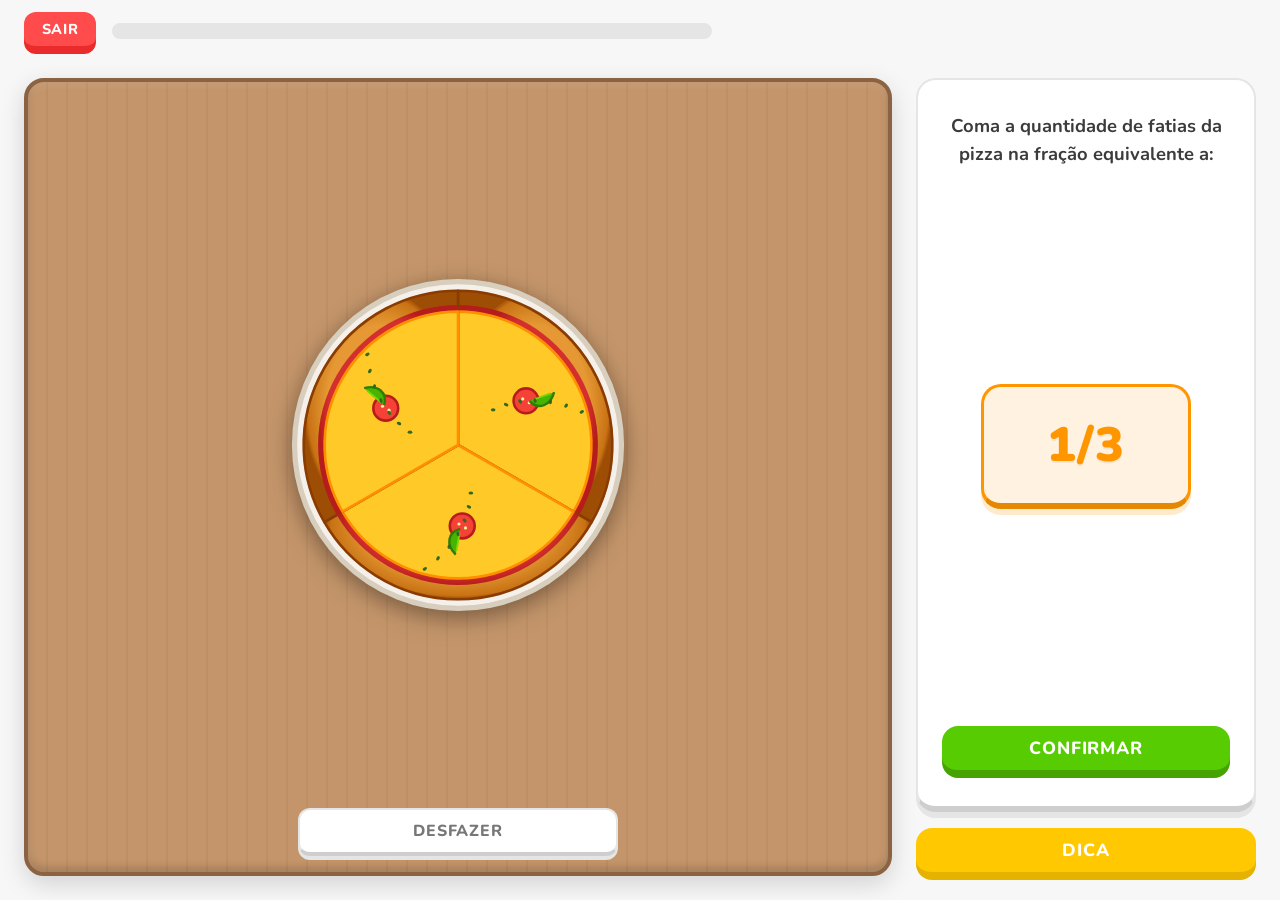
==== commit 2a2e6557: "Commit_7" ====
--- a/jogo_1/jogo_1.html
+++ b/jogo_1/jogo_1.html
@@ -4,8 +4,8 @@
 <head>
     <meta charset="UTF-8">
     <meta name="viewport" content="width=device-width, initial-scale=1.0">
-    <meta name="description" content="Jogo de Frações com Pizza - Math Game">
-    <title>Frações com Pizza | Math Game</title>
+    <meta name="description" content="Jogo de Frações com Pizza - Mantham">
+    <title>Frações com Pizza | Mantham</title>
     <link rel="stylesheet" href="../tema.css">
     <link rel="stylesheet" href="jogo_1.css">
     <script src="../tema.js"></script>
--- a/tema.css
+++ b/tema.css
@@ -5,9 +5,27 @@
 
 @import url('https://fonts.googleapis.com/css2?family=Nunito:wght@400;600;700;800;900&display=swap');
 
+/* Fonte da Logo Mantham (Talina DEMO by Pandeka Studio) */
+@font-face {
+   font-family: 'Talina';
+   src: local('Talina DEMO'),
+        local('TalinaDEMO-Regular'),
+        url('fonts/Talina.otf') format('opentype');
+   font-weight: normal;
+   font-style: normal;
+   font-display: swap;
+}
+
 :root {
    /* Tipografia */
    --font-family: 'Nunito', system-ui, -apple-system, BlinkMacSystemFont, 'Segoe UI', Roboto, sans-serif;
+   --font-logo: 'Talina', 'Nunito', system-ui, sans-serif;
+
+   /* Cores da Marca */
+   --cor-primaria: var(--duo-green);
+   --cor-primaria-shadow: var(--duo-green-shadow);
+   --cor-secundaria: var(--duo-blue);
+   --cor-secundaria-shadow: var(--duo-blue-shadow);
 
    /* Paleta de Cores Primária e Destaques (Vibrantes com contraste AA) */
    --duo-green: #58cc02;
@@ -35,14 +53,14 @@
    --cor-aviso: #ff9600;
    --cor-perigo: #ff4b4b;
 
-   /* Neutros Modo Claro */
-   --bg-main: #f7f9fa;
+   /* Neutros Modo Claro (Padronizado com Jogos) */
+   --bg-main: #f7f7f7;
    --bg-card: #ffffff;
-   --bg-card-subtle: #f1f5f9;
-   --text-main: #273138;
-   --text-muted: #64748b;
-   --border-color: #e2e8f0;
-   --border-dark: #cbd5e1;
+   --bg-card-subtle: #f1f1f1;
+   --text-main: #3c3c3c;
+   --text-muted: #777777;
+   --border-color: #e5e5e5;
+   --border-dark: #cecece;
 
    /* Raios de Borda Consistentes */
    --radius-sm: 12px;
@@ -60,20 +78,22 @@
    /* Animações Curtas e Confortáveis */
    --transicao-rapida: 0.15s ease;
    --transicao-media: 0.25s ease;
-}
-
-/* --------------------------------------------------------------------------
-   MODO ESCURO
+   --button-hover-duration: 0.15s ease;
+   /* Alias de --transicao-rapida para compatibilidade */
+}
+
+/* --------------------------------------------------------------------------
+   MODO ESCURO (Padronizado com Jogos)
    -------------------------------------------------------------------------- */
 body.tema-escuro,
 html.tema-escuro {
    --bg-main: #131f24;
-   --bg-card: #1b272d;
-   --bg-card-subtle: #24333b;
-   --text-main: #f1f5f9;
-   --text-muted: #94a3b8;
-   --border-color: #2b3940;
-   --border-dark: #37464f;
+   --bg-card: #202f36;
+   --bg-card-subtle: #2b3940;
+   --text-main: #f1f1f1;
+   --text-muted: #8496a0;
+   --border-color: #37464f;
+   --border-dark: #4b5d67;
 
    --duo-green-light: rgba(88, 204, 2, 0.15);
    --duo-blue-light: rgba(28, 176, 246, 0.15);
@@ -88,25 +108,58 @@
 /* --------------------------------------------------------------------------
    TONALIDADES OPCIONAIS (Ajustes de Acento)
    -------------------------------------------------------------------------- */
-body.tonalidade-sunset, html.tonalidade-sunset {
+body.tonalidade-sunset,
+html.tonalidade-sunset {
    --duo-blue: #ff6b35;
    --duo-blue-shadow: #e05520;
+   --duo-blue-light: #fff0eb;
    --duo-green: #e8475f;
    --duo-green-shadow: #c93549;
 }
 
-body.tonalidade-ocean, html.tonalidade-ocean {
+body.tonalidade-ocean,
+html.tonalidade-ocean {
    --duo-blue: #0096c7;
    --duo-blue-shadow: #0077b6;
+   --duo-blue-light: #e6f7fc;
    --duo-green: #06d6a0;
    --duo-green-shadow: #05b384;
 }
 
-body.tonalidade-earth, html.tonalidade-earth {
+body.tonalidade-earth,
+html.tonalidade-earth {
    --duo-blue: #d4a03c;
    --duo-blue-shadow: #b8872e;
+   --duo-blue-light: #fbf5e8;
    --duo-green: #c45e3a;
    --duo-green-shadow: #a44d2e;
+}
+
+body.tonalidade-berry,
+html.tonalidade-berry {
+   --duo-blue: #e63981;
+   --duo-blue-shadow: #c0145c;
+   --duo-blue-light: #fdebf2;
+   --duo-green: #7a285f;
+   --duo-green-shadow: #67164c;
+}
+
+body.tonalidade-crimson,
+html.tonalidade-crimson {
+   --duo-blue: #dc2626;
+   --duo-blue-shadow: #991b1b;
+   --duo-blue-light: #fee2e2;
+   --duo-green: #f43f5e;
+   --duo-green-shadow: #be123c;
+}
+
+body.tonalidade-arctic,
+html.tonalidade-arctic {
+   --duo-blue: #0284c7;
+   --duo-blue-shadow: #0369a1;
+   --duo-blue-light: #e0f7fa;
+   --duo-green: #06b6d4;
+   --duo-green-shadow: #0891b2;
 }
 
 /* --------------------------------------------------------------------------
@@ -129,15 +182,26 @@
    min-height: 100vh;
 }
 
-h1, h2, h3, h4 {
+h1,
+h2,
+h3,
+h4 {
    color: var(--text-main);
    font-weight: 800;
    line-height: 1.25;
 }
 
-h1 { font-size: 1.85rem; }
-h2 { font-size: 1.4rem; }
-h3 { font-size: 1.15rem; }
+h1 {
+   font-size: 1.85rem;
+}
+
+h2 {
+   font-size: 1.4rem;
+}
+
+h3 {
+   font-size: 1.15rem;
+}
 
 /* --------------------------------------------------------------------------
    BOTÕES 3D ESTILO DUOLINGO
@@ -158,7 +222,7 @@
    text-decoration: none;
    border: 2px solid transparent;
    user-select: none;
-   transition: transform var(--transicao-rapida), box-shadow var(--transicao-rapida), filter var(--transicao-rapida);
+   transition: filter var(--transicao-rapida), background var(--transicao-rapida), border-color var(--transicao-rapida), color var(--transicao-rapida);
 }
 
 .btn-duo:focus-visible {
@@ -175,14 +239,11 @@
 }
 
 .btn-duo-green:hover {
-   filter: brightness(1.05);
-   transform: translateY(-2px);
-   box-shadow: 0 6px 0 var(--duo-green-shadow);
+   filter: brightness(1.08);
 }
 
 .btn-duo-green:active {
-   transform: translateY(3px);
-   box-shadow: 0 1px 0 var(--duo-green-shadow);
+   filter: brightness(0.92);
 }
 
 /* Botão Azul 3D (Ação Secundária / Continuar) */
@@ -194,14 +255,11 @@
 }
 
 .btn-duo-blue:hover {
-   filter: brightness(1.05);
-   transform: translateY(-2px);
-   box-shadow: 0 6px 0 var(--duo-blue-shadow);
+   filter: brightness(1.08);
 }
 
 .btn-duo-blue:active {
-   transform: translateY(3px);
-   box-shadow: 0 1px 0 var(--duo-blue-shadow);
+   filter: brightness(0.92);
 }
 
 /* Botão Laranja 3D */
@@ -213,14 +271,11 @@
 }
 
 .btn-duo-orange:hover {
-   filter: brightness(1.05);
-   transform: translateY(-2px);
-   box-shadow: 0 6px 0 var(--duo-orange-shadow);
+   filter: brightness(1.08);
 }
 
 .btn-duo-orange:active {
-   transform: translateY(3px);
-   box-shadow: 0 1px 0 var(--duo-orange-shadow);
+   filter: brightness(0.92);
 }
 
 /* Botão 3D Contorno (Outline / Secundário) */
@@ -235,13 +290,10 @@
    background: var(--duo-blue-light);
    border-color: var(--duo-blue);
    color: var(--duo-blue);
-   transform: translateY(-2px);
-   box-shadow: 0 6px 0 var(--duo-blue);
 }
 
 .btn-duo-outline:active {
-   transform: translateY(3px);
-   box-shadow: 0 1px 0 var(--duo-blue);
+   filter: brightness(0.92);
 }
 
 /* Botão Neutro Cinza */
@@ -254,13 +306,11 @@
 
 .btn-duo-neutral:hover {
    color: var(--text-main);
-   transform: translateY(-2px);
-   box-shadow: 0 6px 0 var(--border-dark);
+   background: var(--border-color);
 }
 
 .btn-duo-neutral:active {
-   transform: translateY(3px);
-   box-shadow: 0 1px 0 var(--border-dark);
+   filter: brightness(0.92);
 }
 
 /* --------------------------------------------------------------------------
@@ -347,14 +397,23 @@
    background: transparent;
 }
 
-html.daltonismo-protanopia::before { backdrop-filter: contrast(1.1) saturate(0.9); }
-html.daltonismo-deuteranopia::before { backdrop-filter: contrast(1.1) hue-rotate(10deg); }
-html.daltonismo-tritanopia::before { backdrop-filter: contrast(1.1) hue-rotate(-10deg); }
+html.daltonismo-protanopia::before {
+   backdrop-filter: contrast(1.1) saturate(0.9);
+}
+
+html.daltonismo-deuteranopia::before {
+   backdrop-filter: contrast(1.1) hue-rotate(10deg);
+}
+
+html.daltonismo-tritanopia::before {
+   backdrop-filter: contrast(1.1) hue-rotate(-10deg);
+}
 
 /* --------------------------------------------------------------------------
    ACESSIBILIDADE: PREFERS-REDUCED-MOTION
    -------------------------------------------------------------------------- */
 @media (prefers-reduced-motion: reduce) {
+
    *,
    *::before,
    *::after {
--- a/jogo_1/jogo_1.css
+++ b/jogo_1/jogo_1.css
@@ -69,11 +69,25 @@
     --duo-green-shadow: #a44d2e;
 }
 
-body.tonalidade-berry {
+body.tonalidade-berry, html.tonalidade-berry {
     --duo-blue: #e63981;
     --duo-blue-shadow: #c0145c;
     --duo-green: #7a285f;
     --duo-green-shadow: #67164c;
+}
+
+body.tonalidade-crimson, html.tonalidade-crimson {
+    --duo-blue: #dc2626;
+    --duo-blue-shadow: #991b1b;
+    --duo-green: #f43f5e;
+    --duo-green-shadow: #be123c;
+}
+
+body.tonalidade-arctic, html.tonalidade-arctic {
+    --duo-blue: #0284c7;
+    --duo-blue-shadow: #0369a1;
+    --duo-green: #06b6d4;
+    --duo-green-shadow: #0891b2;
 }
 
 * {
@@ -118,12 +132,15 @@
     box-shadow: 0 4px 0 var(--duo-red-shadow);
     cursor: pointer;
     flex-shrink: 0;
-    transition: filter var(--button-hover-duration), transform 0.1s ease;
+    transition: filter var(--button-hover-duration);
+}
+
+#btn-sair-jogo:hover {
+    filter: brightness(1.08);
 }
 
 #btn-sair-jogo:active {
-    transform: translateY(4px);
-    box-shadow: 0 0 0 transparent;
+    filter: brightness(0.92);
 }
 
 /* Progress Bar */
@@ -260,13 +277,12 @@
 
 .slice {
     cursor: pointer;
-    transition: opacity 0.25s cubic-bezier(0.34, 1.56, 0.64, 1), transform 0.22s cubic-bezier(0.34, 1.56, 0.64, 1), filter 0.2s ease;
+    transition: opacity 0.25s cubic-bezier(0.34, 1.56, 0.64, 1), filter 0.2s ease;
     transform-origin: 130px 130px;
 }
 
 .slice:hover {
-    filter: brightness(1.08) drop-shadow(0 4px 6px rgba(0, 0, 0, 0.25));
-    transform: scale(1.045);
+    filter: brightness(1.1) drop-shadow(0 4px 6px rgba(0, 0, 0, 0.25));
 }
 
 .slice.eaten {
@@ -293,12 +309,16 @@
     box-shadow: 0 4px 0 var(--border-color);
     cursor: pointer;
     flex-shrink: 0;
-    transition: filter var(--button-hover-duration), transform 0.1s ease;
+    transition: filter var(--button-hover-duration), background-color var(--transicao-rapida);
+}
+
+#btn-desfazer:hover {
+    filter: brightness(1.05);
+    background-color: var(--bg-card-subtle);
 }
 
 #btn-desfazer:active {
-    transform: translateY(4px);
-    box-shadow: 0 0 0 transparent;
+    filter: brightness(0.92);
 }
 
 /* ─── Sidebar (Question + Hint) ────────────────────────────────────────────── */
@@ -349,12 +369,12 @@
     color: var(--duo-orange);
     letter-spacing: 1px;
     cursor: default;
-    transition: transform 0.2s cubic-bezier(0.34, 1.56, 0.64, 1);
+    transition: filter 0.2s ease;
     text-shadow: 0 2px 0 rgba(0, 0, 0, 0.05);
 }
 
 .pergunta:hover {
-    transform: scale(1.12);
+    filter: brightness(1.08);
 }
 
 .button_position {
@@ -380,12 +400,15 @@
     cursor: pointer;
     background-color: var(--duo-green);
     color: #ffffff;
-    transition: filter var(--button-hover-duration), transform 0.1s ease;
+    transition: filter var(--button-hover-duration);
+}
+
+.confirmar:hover {
+    filter: brightness(1.08);
 }
 
 .confirmar:active {
-    transform: translateY(4px);
-    box-shadow: 0 0 0 transparent;
+    filter: brightness(0.92);
 }
 
 /* Hint Button */
@@ -404,12 +427,15 @@
     cursor: pointer;
     background-color: var(--duo-yellow);
     color: #ffffff;
-    transition: filter var(--button-hover-duration), transform 0.1s ease;
+    transition: filter var(--button-hover-duration);
+}
+
+.dica:hover {
+    filter: brightness(1.08);
 }
 
 .dica:active {
-    transform: translateY(4px);
-    box-shadow: 0 0 0 transparent;
+    filter: brightness(0.92);
 }
 
 /* ─── Responsive: Tablets & Small Screens ──────────────────────────────────── */
@@ -594,10 +620,13 @@
     text-transform: uppercase;
     letter-spacing: 1px;
     cursor: pointer;
-    transition: filter var(--button-hover-duration), transform 0.1s ease;
+    transition: filter var(--button-hover-duration);
+}
+
+#btn-modal-ok:hover {
+    filter: brightness(1.08);
 }
 
 #btn-modal-ok:active {
-    transform: translateY(4px);
-    box-shadow: 0 0 0 transparent;
+    filter: brightness(0.92);
 }
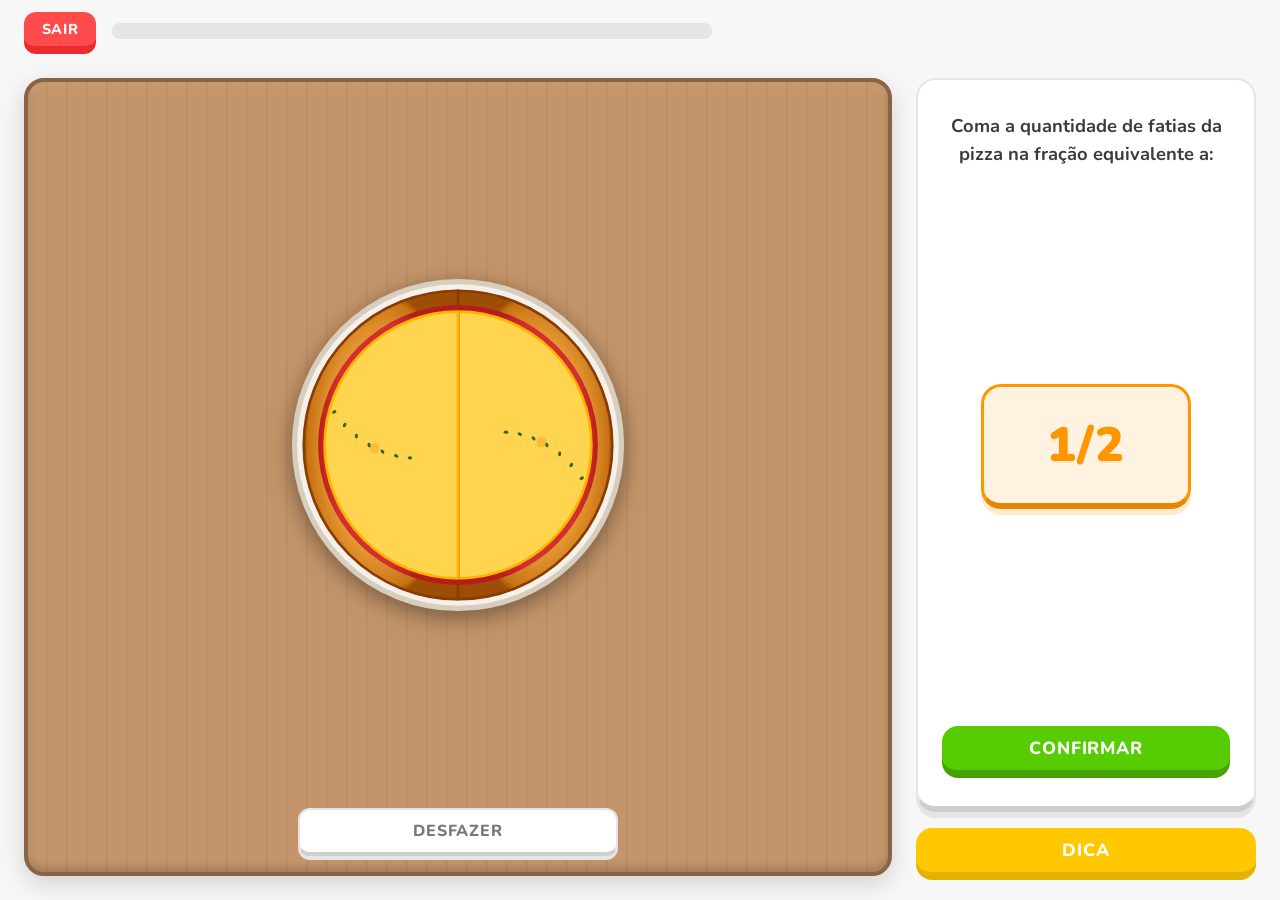
==== commit c6b4d899: "PUSH_HOUSE" ====
--- a/jogo_1/jogo_1.html
+++ b/jogo_1/jogo_1.html
@@ -56,6 +56,7 @@
                 <p>Pontuação: <strong id="modal-pontuacao-valor">0</strong> pts</p>
                 <p>Acertos: <strong id="modal-acertos-valor">0/0</strong></p>
             </div>
+            <p class="resultado-comentario" id="modal-comentario-valor"></p>
             <footer>
                 <button type="button" id="btn-modal-ok" onclick="voltarPaginaAnterior()">OK</button>
             </footer>
--- a/jogo_1/jogo_1.css
+++ b/jogo_1/jogo_1.css
@@ -605,6 +605,14 @@
     font-size: 1.25rem;
 }
 
+.resultado-comentario {
+    font-size: 1rem;
+    font-weight: 800;
+    color: var(--duo-green);
+    margin: 0;
+    text-align: center;
+}
+
 #btn-modal-ok {
     width: 100%;
     min-width: 200px;
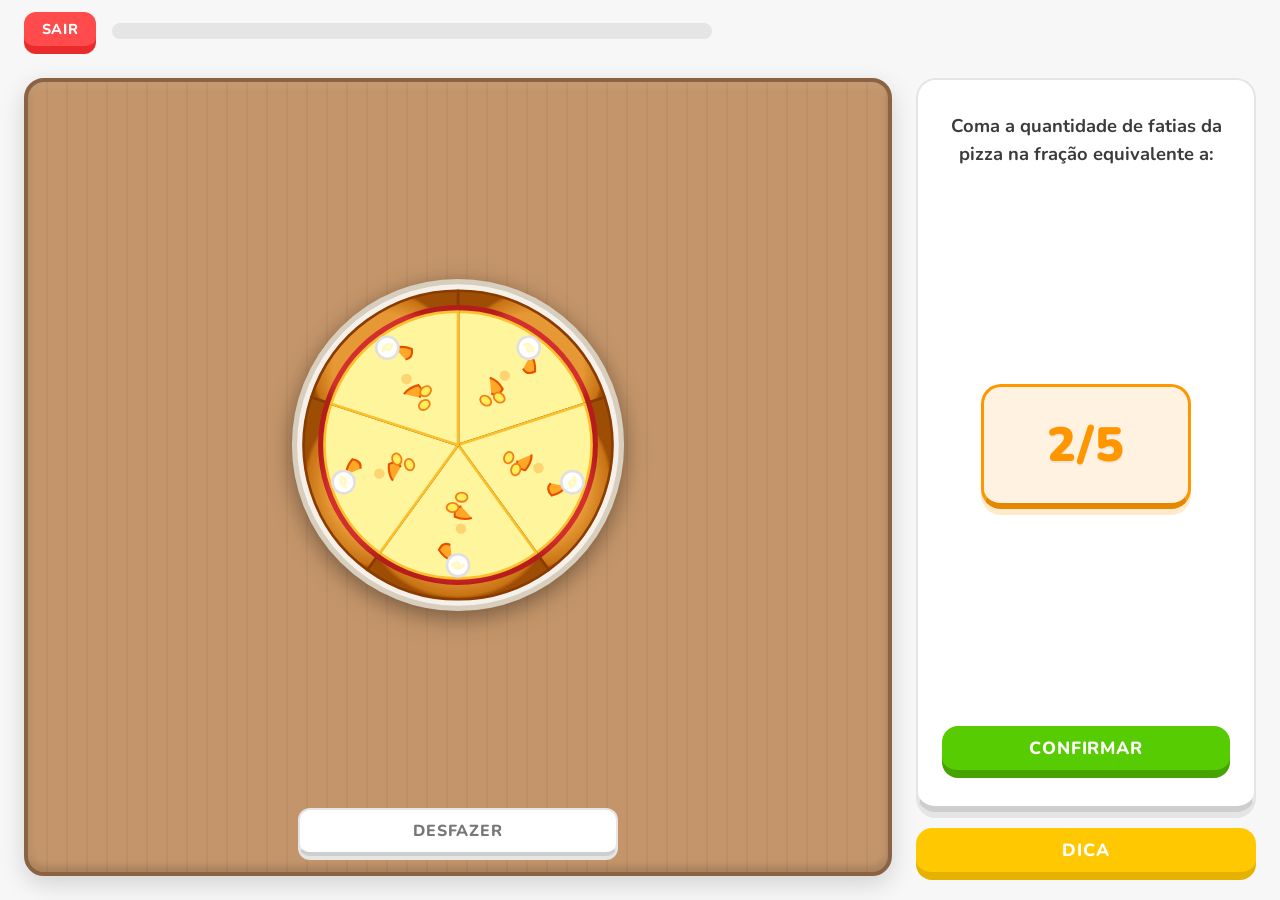
==== commit 1579ec27: "MERGE_PULL" ====
--- a/jogo_1/jogo_1.html
+++ b/jogo_1/jogo_1.html
@@ -24,6 +24,10 @@
     <main class="game-layout">
         <!-- Left/Center: Wooden table with pizza + undo -->
         <section class="mesa-madeira">
+            <!-- Dica flutuante -->
+            <div class="dica-flutuante" id="dica-flutuante" role="status" aria-live="polite" style="display: none;">
+                <span class="dica-texto" id="dica-texto"></span>
+            </div>
             <div class="pizzas-area" id="pizzasArea"></div>
             <button id="btn-desfazer" class="btn-desfazer" onclick="desfazerUltimaFatia()">Desfazer</button>
         </section>
@@ -42,7 +46,7 @@
                 </div>
             </div>
             <div class="button_position">
-                <button class="dica" id="btn-dica">Dica</button>
+                <button class="dica" id="btn-dica" onclick="solicitarDica()">Dica</button>
             </div>
         </aside>
     </main>
--- a/jogo_1/jogo_1.css
+++ b/jogo_1/jogo_1.css
@@ -199,6 +199,35 @@
     padding: 16px;
     min-height: 0;
     overflow: hidden;
+    position: relative;
+}
+
+/* Dica flutuante */
+.dica-flutuante {
+    position: absolute;
+    top: 16px;
+    left: 50%;
+    transform: translateX(-50%);
+    background: #fff3c4;
+    color: #855d00;
+    border: 2px solid var(--duo-yellow, #ffc800);
+    border-radius: 9999px;
+    padding: 0.45rem 1.25rem;
+    font-weight: 800;
+    font-size: 0.9rem;
+    box-shadow: 0 4px 8px rgba(0, 0, 0, 0.08);
+    z-index: 50;
+    animation: fadeInDica 0.25s ease;
+    text-align: center;
+    max-width: 90%;
+    pointer-events: none;
+    align-items: center;
+    justify-content: center;
+}
+
+@keyframes fadeInDica {
+    from { opacity: 0; transform: translate(-50%, -8px); }
+    to { opacity: 1; transform: translate(-50%, 0); }
 }
 
 /* Pizza Visual Area com tamanho dinâmico */
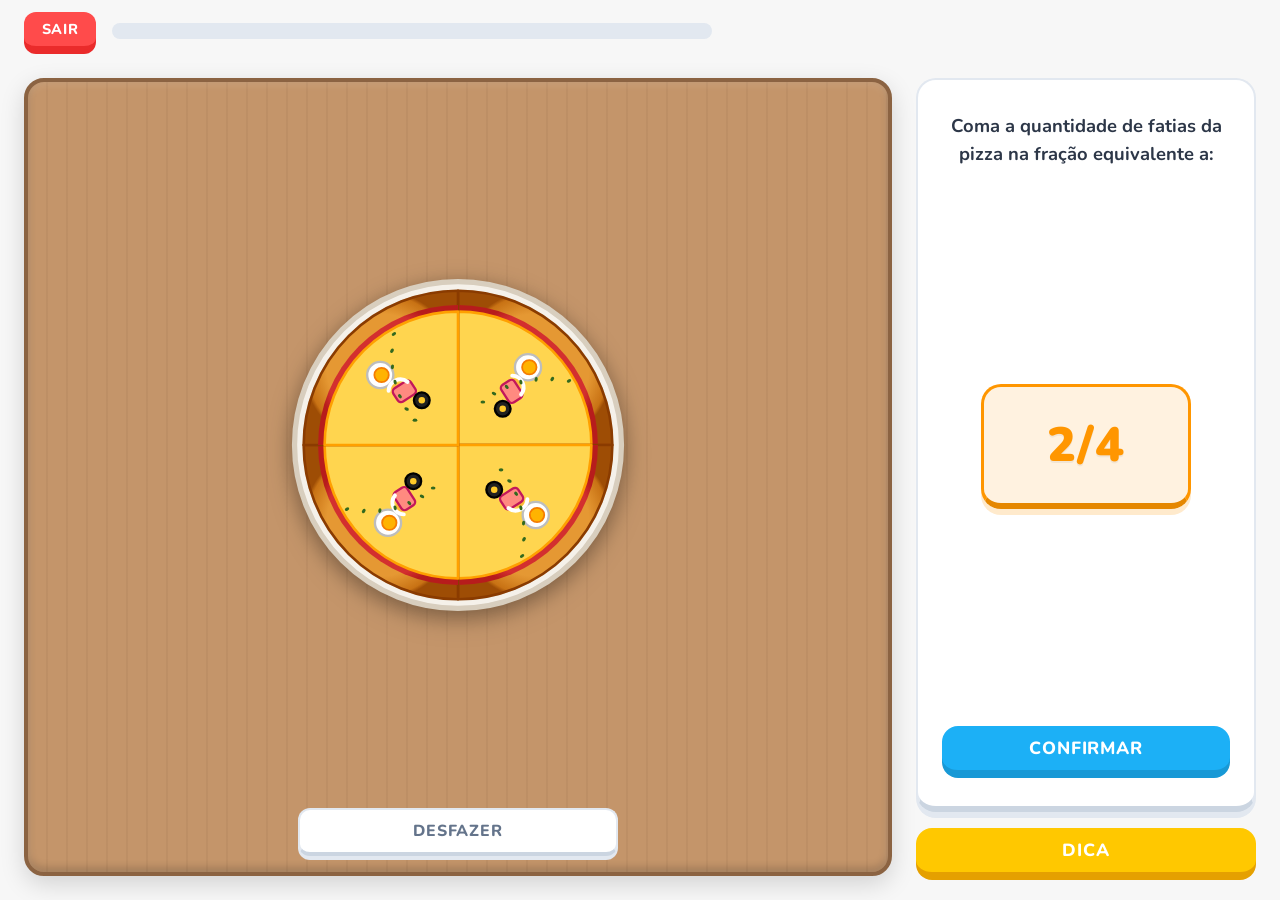
==== commit e895065d: "Summ" ====
--- a/jogo_1/jogo_1.html
+++ b/jogo_1/jogo_1.html
@@ -67,6 +67,7 @@
         </article>
     </dialog>
 
+    <script src="../includes/timer_pontuacao.js"></script>
     <script src="jogo_1.js"></script>
 </body>
 
--- a/tema.css
+++ b/tema.css
@@ -5,21 +5,27 @@
 
 @import url('https://fonts.googleapis.com/css2?family=Nunito:wght@400;600;700;800;900&display=swap');
 
-/* Fonte da Logo Mantham (Talina DEMO by Pandeka Studio) */
+/* Fonte da Logo Mantham (logo.ttf da pasta fonts) */
 @font-face {
-   font-family: 'Talina';
-   src: local('Talina DEMO'),
-        local('TalinaDEMO-Regular'),
-        url('fonts/Talina.otf') format('opentype');
+   font-family: 'LogoFont';
+   src: url('fonts/logo.ttf') format('truetype');
    font-weight: normal;
    font-style: normal;
    font-display: swap;
 }
 
+@font-face {
+   font-family: 'Talina';
+   src: url('fonts/logo.ttf') format('truetype');
+   font-weight: normal;
+   font-style: normal;
+   font-display: swap;
+}
+
 :root {
    /* Tipografia */
    --font-family: 'Nunito', system-ui, -apple-system, BlinkMacSystemFont, 'Segoe UI', Roboto, sans-serif;
-   --font-logo: 'Talina', 'Nunito', system-ui, sans-serif;
+   --font-logo: 'LogoFont', 'Talina', 'Nunito', system-ui, sans-serif;
 
    /* Cores da Marca */
    --cor-primaria: var(--duo-green);
@@ -53,14 +59,15 @@
    --cor-aviso: #ff9600;
    --cor-perigo: #ff4b4b;
 
-   /* Neutros Modo Claro (Padronizado com Jogos) */
+   /* Neutros Modo Claro (Paleta Slate – Padronizado com Perfil) */
    --bg-main: #f7f7f7;
    --bg-card: #ffffff;
-   --bg-card-subtle: #f1f1f1;
-   --text-main: #3c3c3c;
-   --text-muted: #777777;
-   --border-color: #e5e5e5;
-   --border-dark: #cecece;
+   --bg-card-alt: #f1f5f9;
+   --bg-card-subtle: #f8fafc;
+   --text-main: #2d3748;
+   --text-muted: #64748b;
+   --border-color: #e2e8f0;
+   --border-dark: #cbd5e1;
 
    /* Raios de Borda Consistentes */
    --radius-sm: 12px;
@@ -87,13 +94,14 @@
    -------------------------------------------------------------------------- */
 body.tema-escuro,
 html.tema-escuro {
-   --bg-main: #131f24;
-   --bg-card: #202f36;
-   --bg-card-subtle: #2b3940;
-   --text-main: #f1f1f1;
-   --text-muted: #8496a0;
-   --border-color: #37464f;
-   --border-dark: #4b5d67;
+   --bg-main: #0f172a;
+   --bg-card: #1e293b;
+   --bg-card-alt: #172033;
+   --bg-card-subtle: #0f172a;
+   --text-main: #f1f5f9;
+   --text-muted: #94a3b8;
+   --border-color: #334155;
+   --border-dark: #1e293b;
 
    --duo-green-light: rgba(88, 204, 2, 0.15);
    --duo-blue-light: rgba(28, 176, 246, 0.15);
@@ -421,4 +429,104 @@
       animation-iteration-count: 1 !important;
       transition-duration: 0.01ms !important;
    }
+}
+
+/* ==========================================================================
+   PADRÃO VISUAL UNIVERSAL PARA JOGOS (ALFRED UX MODO INTUITIVO)
+   Regras aplicadas em todos os jogos, independente do tema/tonalidade:
+   - Duo-Blue (#1cb0f6 / #1899d6): Ações de fluxo, botão confirmar e seleções neutras
+   - Barra de progresso: Base em Duo-Blue (#1cb0f6)
+   - Verde (#58cc02): EXCLUSIVO para representar ACERTO / Sucesso
+   - Vermelho (#ff4b4b): EXCLUSIVO para representar ERRO / Falha
+   ========================================================================== */
+
+/* Barra de progresso padronizada nos jogos */
+body .barra-progresso {
+   background-color: #1cb0f6 !important;
+}
+
+body .barra-progresso.acerto {
+   background-color: #58cc02 !important;
+}
+
+body .barra-progresso.erro {
+   background-color: #ff4b4b !important;
+}
+
+/* Botões de Confirmação e Ação nos Jogos (Tom Duo-Blue Fixo) */
+body .confirmar:not(:disabled),
+body .btn-confirmar:not(:disabled),
+body #btn-confirmar:not(:disabled),
+body .proxima:not(:disabled),
+body #btn-proxima:not(:disabled) {
+   background-color: #1cb0f6 !important;
+   border-bottom-color: #1899d6 !important;
+   box-shadow: 0 4px 0 #1899d6 !important;
+   color: #ffffff !important;
+}
+
+body .confirmar:hover:not(:disabled),
+body .btn-confirmar:hover:not(:disabled),
+body #btn-confirmar:hover:not(:disabled),
+body .proxima:hover:not(:disabled),
+body #btn-proxima:hover:not(:disabled) {
+   filter: brightness(1.08) !important;
+   background-color: #38c2ff !important;
+}
+
+body .confirmar:active:not(:disabled),
+body .btn-confirmar:active:not(:disabled),
+body #btn-confirmar:active:not(:disabled),
+body .proxima:active:not(:disabled),
+body #btn-proxima:active:not(:disabled) {
+   filter: brightness(0.92) !important;
+}
+
+body .confirmar:disabled,
+body .btn-confirmar:disabled,
+body #btn-confirmar:disabled {
+   background-color: var(--border-color) !important;
+   border-bottom-color: var(--border-dark) !important;
+   box-shadow: 0 4px 0 var(--border-dark) !important;
+   color: var(--text-muted) !important;
+   cursor: not-allowed !important;
+   opacity: 0.5 !important;
+}
+
+/* Feedbacks Semânticos: Verde estritamente Acerto, Vermelho estritamente Erro */
+body .btn-confirmar.sucesso,
+body .btn-confirmar.acerto {
+   background-color: #58cc02 !important;
+   border-bottom-color: #46a302 !important;
+   box-shadow: 0 4px 0 #46a302 !important;
+   color: #ffffff !important;
+}
+
+body .btn-confirmar.erro {
+   background-color: #ff4b4b !important;
+   border-bottom-color: #ea2b2b !important;
+   box-shadow: 0 4px 0 #ea2b2b !important;
+   color: #ffffff !important;
+}
+
+/* Botão de Dica (Amarelo / Dourado Padrão) */
+body .dica,
+body .btn-dica,
+body #btn-dica {
+   background-color: #ffc800 !important;
+   border-bottom-color: #e5a000 !important;
+   box-shadow: 0 4px 0 #e5a000 !important;
+   color: #ffffff !important;
+}
+
+body .dica:hover,
+body .btn-dica:hover,
+body #btn-dica:hover {
+   filter: brightness(1.08) !important;
+}
+
+body .dica:active,
+body .btn-dica:active,
+body #btn-dica:active {
+   filter: brightness(0.92) !important;
 }
--- a/jogo_1/jogo_1.css
+++ b/jogo_1/jogo_1.css
@@ -14,10 +14,12 @@
 
     --bg-main: #f7f7f7;
     --bg-card: #ffffff;
-    --text-main: #3c3c3c;
-    --text-muted: #777777;
-    --border-color: #e5e5e5;
-    --border-dark: #cecece;
+    --bg-card-alt: #f1f5f9;
+    --bg-card-subtle: #f8fafc;
+    --text-main: #2d3748;
+    --text-muted: #64748b;
+    --border-color: #e2e8f0;
+    --border-dark: #cbd5e1;
 
     --radius-sm: 12px;
     --radius-md: 16px;
@@ -35,12 +37,14 @@
 }
 
 body.tema-escuro {
-    --bg-main: #131f24;
-    --bg-card: #202f36;
-    --text-main: #f1f1f1;
-    --text-muted: #8496a0;
-    --border-color: #37464f;
-    --border-dark: #4b5d67;
+    --bg-main: #0f172a;
+    --bg-card: #1e293b;
+    --bg-card-alt: #172033;
+    --bg-card-subtle: #0f172a;
+    --text-main: #f1f5f9;
+    --text-muted: #94a3b8;
+    --border-color: #334155;
+    --border-dark: #1e293b;
 
     --mesa-bg: #5c3d28;
     --mesa-bg-dark: #4a3220;
@@ -156,18 +160,18 @@
 .barra-progresso {
     height: 100%;
     width: 0%;
-    background-color: var(--duo-green);
+    background-color: #1cb0f6;
     border-radius: 10px;
     box-shadow: inset 0 -2px 0 rgba(0, 0, 0, 0.2);
     transition: width 0.35s ease-out, background-color 0.25s ease;
 }
 
 .barra-progresso.erro {
-    background-color: var(--duo-red) !important;
+    background-color: #ff4b4b !important;
 }
 
 .barra-progresso.acerto {
-    background-color: var(--duo-green) !important;
+    background-color: #58cc02 !important;
 }
 
 /* ─── Main Game Layout ─────────────────────────────────────────────────────── */
@@ -419,25 +423,34 @@
     height: 48px;
     border-radius: var(--radius-md);
     border: none;
-    border-bottom: 4px solid var(--duo-green-shadow);
-    box-shadow: 0 4px 0 var(--duo-green-shadow);
+    border-bottom: 4px solid #1899d6;
+    box-shadow: 0 4px 0 #1899d6;
     text-align: center;
     font-size: 1.1rem;
     font-weight: 800;
     text-transform: uppercase;
     letter-spacing: 0.8px;
     cursor: pointer;
-    background-color: var(--duo-green);
+    background-color: #1cb0f6;
     color: #ffffff;
     transition: filter var(--button-hover-duration);
 }
 
-.confirmar:hover {
+.confirmar:hover:not(:disabled) {
     filter: brightness(1.08);
 }
 
-.confirmar:active {
+.confirmar:active:not(:disabled) {
     filter: brightness(0.92);
+}
+
+.confirmar:disabled {
+    opacity: 0.45;
+    cursor: not-allowed;
+    background-color: var(--border-color);
+    border-bottom: 4px solid var(--border-dark);
+    box-shadow: 0 4px 0 var(--border-dark);
+    color: var(--text-muted);
 }
 
 /* Hint Button */
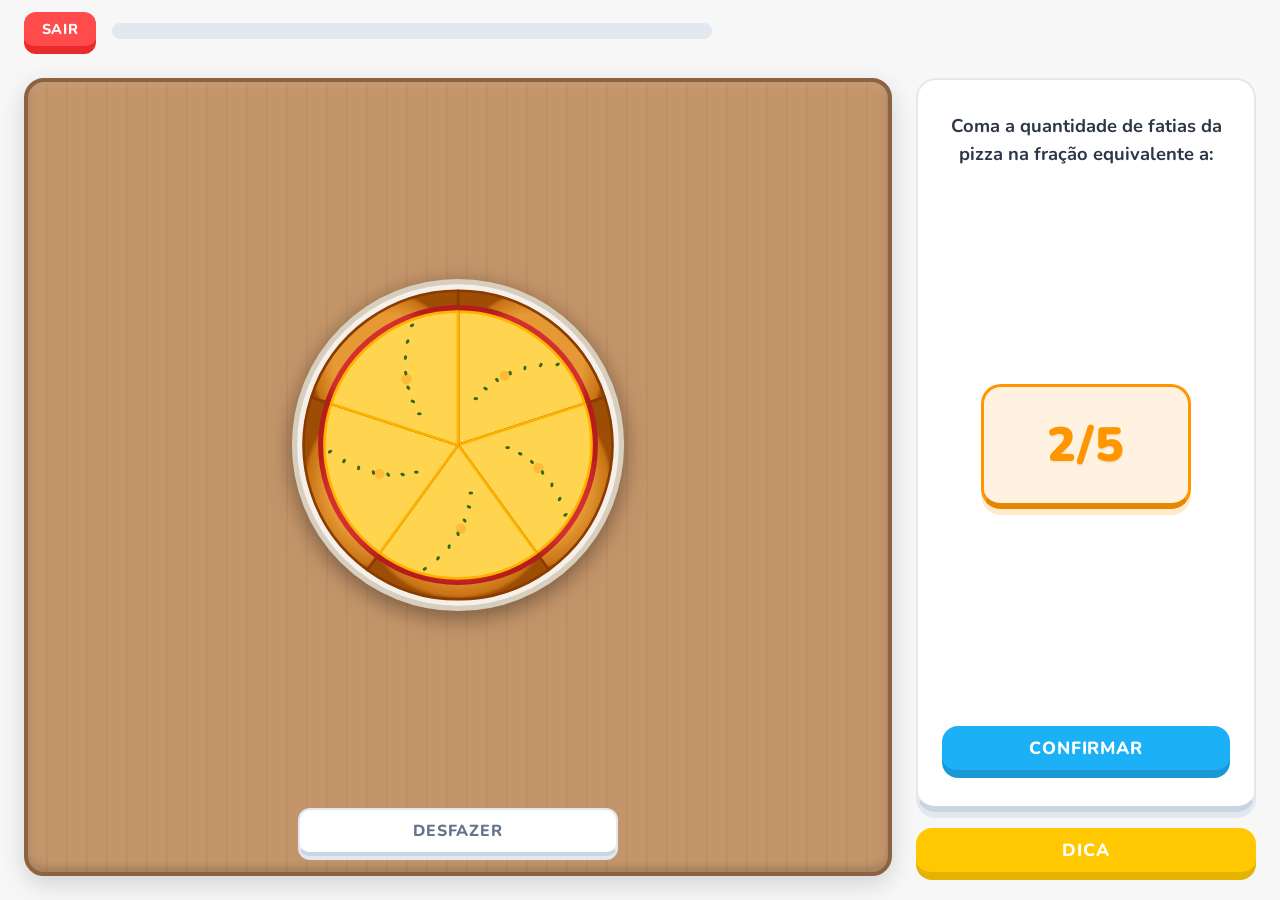
==== commit 29b4500a: "Commit" ====
--- a/jogo_1/jogo_1.html
+++ b/jogo_1/jogo_1.html
@@ -7,6 +7,7 @@
     <meta name="description" content="Jogo de Frações com Pizza - Mantham">
     <title>Frações com Pizza | Mantham</title>
     <link rel="stylesheet" href="../tema.css">
+    <link rel="stylesheet" href="../includes/dica-overlay.css">
     <link rel="stylesheet" href="jogo_1.css">
     <script src="../tema.js"></script>
 </head>
@@ -24,10 +25,6 @@
     <main class="game-layout">
         <!-- Left/Center: Wooden table with pizza + undo -->
         <section class="mesa-madeira">
-            <!-- Dica flutuante -->
-            <div class="dica-flutuante" id="dica-flutuante" role="status" aria-live="polite" style="display: none;">
-                <span class="dica-texto" id="dica-texto"></span>
-            </div>
             <div class="pizzas-area" id="pizzasArea"></div>
             <button id="btn-desfazer" class="btn-desfazer" onclick="desfazerUltimaFatia()">Desfazer</button>
         </section>
@@ -51,6 +48,16 @@
         </aside>
     </main>
 
+    <dialog class="dica-overlay" id="dica-flutuante" aria-label="Dica do jogo" aria-describedby="dica-texto">
+        <div class="dica-composicao">
+            <img class="dica-personagem" id="dica-personagem" src="" alt="" aria-hidden="true">
+            <section class="dica-balao">
+                <p class="dica-texto" id="dica-texto"></p>
+                <button type="button" class="confirmar dica-entendi" onclick="ocultarDica()">Entendi</button>
+            </section>
+        </div>
+    </dialog>
+
     <!-- Modal de Resultado Final -->
     <dialog id="modal-resultado" aria-labelledby="modal-resultado-titulo">
         <article class="modal-resultado-conteudo">
@@ -68,6 +75,7 @@
     </dialog>
 
     <script src="../includes/timer_pontuacao.js"></script>
+    <script src="../includes/dica-overlay.js"></script>
     <script src="jogo_1.js"></script>
 </body>
 
--- a/tema.css
+++ b/tema.css
@@ -113,6 +113,16 @@
    --card-shadow-hover: 0 6px 0 var(--border-dark);
 }
 
+html.tema-escuro body.tema-escuro {
+   --border-dark: #475569;
+   --duo-green-shadow: color-mix(in srgb, var(--duo-green), white 28%);
+   --duo-blue-shadow: color-mix(in srgb, var(--duo-blue), white 28%);
+   --duo-yellow-shadow: color-mix(in srgb, var(--duo-yellow), white 28%);
+   --duo-orange-shadow: color-mix(in srgb, var(--duo-orange), white 28%);
+   --duo-red-shadow: color-mix(in srgb, var(--duo-red), white 28%);
+   --duo-teal-shadow: color-mix(in srgb, var(--duo-teal), white 28%);
+}
+
 /* --------------------------------------------------------------------------
    TONALIDADES OPCIONAIS (Ajustes de Acento)
    -------------------------------------------------------------------------- */
@@ -136,11 +146,12 @@
 
 body.tonalidade-earth,
 html.tonalidade-earth {
-   --duo-blue: #d4a03c;
-   --duo-blue-shadow: #b8872e;
-   --duo-blue-light: #fbf5e8;
-   --duo-green: #c45e3a;
-   --duo-green-shadow: #a44d2e;
+   /* Lilás: Violeta intenso + Lilás suave */
+   --duo-blue: #7c3aed;
+   --duo-blue-shadow: #5b21b6;
+   --duo-blue-light: #ede9fe;
+   --duo-green: #c4b5fd;
+   --duo-green-shadow: #a78bfa;
 }
 
 body.tonalidade-berry,
@@ -406,15 +417,76 @@
 }
 
 html.daltonismo-protanopia::before {
-   backdrop-filter: contrast(1.1) saturate(0.9);
+   backdrop-filter: contrast(1.12) saturate(0.92);
 }
 
 html.daltonismo-deuteranopia::before {
-   backdrop-filter: contrast(1.1) hue-rotate(10deg);
+   backdrop-filter: contrast(1.12) saturate(0.92) hue-rotate(12deg);
 }
 
 html.daltonismo-tritanopia::before {
-   backdrop-filter: contrast(1.1) hue-rotate(-10deg);
+   backdrop-filter: contrast(1.12) saturate(0.92) hue-rotate(12deg);
+}
+
+/* Alto contraste: fundo escuro, texto branco e foco evidente */
+html.daltonismo-alto-contraste,
+html.daltonismo-alto-contraste body {
+   --bg-main: #000000;
+   --bg-card: #000000;
+   --bg-card-alt: #111111;
+   --bg-card-subtle: #111111;
+   --text-main: #ffffff;
+   --text-muted: #ffffff;
+   --border-color: #ffffff;
+   --border-dark: #ffffff;
+   --duo-green: #ffff00;
+   --duo-green-shadow: #cccc00;
+   --duo-green-light: #333300;
+   --duo-blue: #00ffff;
+   --duo-blue-shadow: #00bcbc;
+   --duo-blue-light: #003333;
+   --duo-yellow: #ffff00;
+   --duo-yellow-shadow: #cccc00;
+   --duo-orange: #ff9900;
+   --duo-orange-shadow: #cc7700;
+   --duo-red: #ff6666;
+   --duo-red-shadow: #cc3333;
+   --cor-sucesso: #ffff00;
+   --cor-aviso: #ff9900;
+   --cor-perigo: #ff6666;
+   color-scheme: dark;
+}
+
+html.daltonismo-alto-contraste section,
+html.daltonismo-alto-contraste article,
+html.daltonismo-alto-contraste main,
+html.daltonismo-alto-contraste aside,
+html.daltonismo-alto-contraste nav,
+html.daltonismo-alto-contraste header {
+   border-color: var(--border-color) !important;
+}
+
+html.daltonismo-alto-contraste :focus-visible {
+   outline: 3px solid #ffff00 !important;
+   outline-offset: 4px;
+}
+
+html.daltonismo-alto-contraste a {
+   color: #00ffff !important;
+   background-color: #000000 !important;
+   text-decoration: underline !important;
+}
+
+html.daltonismo-alto-contraste button,
+html.daltonismo-alto-contraste input,
+html.daltonismo-alto-contraste select,
+html.daltonismo-alto-contraste textarea {
+   border-color: #ffffff !important;
+}
+
+html.daltonismo-alto-contraste img,
+html.daltonismo-alto-contraste video {
+   filter: contrast(1.15) brightness(1.08);
 }
 
 /* --------------------------------------------------------------------------
@@ -460,8 +532,8 @@
 body .proxima:not(:disabled),
 body #btn-proxima:not(:disabled) {
    background-color: #1cb0f6 !important;
-   border-bottom-color: #1899d6 !important;
-   box-shadow: 0 4px 0 #1899d6 !important;
+   border-bottom-color: var(--duo-blue-shadow) !important;
+   box-shadow: 0 4px 0 var(--duo-blue-shadow) !important;
    color: #ffffff !important;
 }
 
@@ -497,15 +569,15 @@
 body .btn-confirmar.sucesso,
 body .btn-confirmar.acerto {
    background-color: #58cc02 !important;
-   border-bottom-color: #46a302 !important;
-   box-shadow: 0 4px 0 #46a302 !important;
+   border-bottom-color: var(--duo-green-shadow) !important;
+   box-shadow: 0 4px 0 var(--duo-green-shadow) !important;
    color: #ffffff !important;
 }
 
 body .btn-confirmar.erro {
    background-color: #ff4b4b !important;
-   border-bottom-color: #ea2b2b !important;
-   box-shadow: 0 4px 0 #ea2b2b !important;
+   border-bottom-color: var(--duo-red-shadow) !important;
+   box-shadow: 0 4px 0 var(--duo-red-shadow) !important;
    color: #ffffff !important;
 }
 
@@ -514,8 +586,8 @@
 body .btn-dica,
 body #btn-dica {
    background-color: #ffc800 !important;
-   border-bottom-color: #e5a000 !important;
-   box-shadow: 0 4px 0 #e5a000 !important;
+   border-bottom-color: var(--duo-yellow-shadow) !important;
+   box-shadow: 0 4px 0 var(--duo-yellow-shadow) !important;
    color: #ffffff !important;
 }
 
@@ -529,4 +601,130 @@
 body .btn-dica:active,
 body #btn-dica:active {
    filter: brightness(0.92) !important;
+}
+
+/* --------------------------------------------------------------------------
+   ALTO CONTRASTE: PARES DE TEXTO/FUNDO SEGUROS
+   -------------------------------------------------------------------------- */
+html.daltonismo-alto-contraste body,
+html.daltonismo-alto-contraste body.tema-escuro {
+   background: #000000 !important;
+   color: #ffffff !important;
+}
+
+html.daltonismo-alto-contraste :is(h1, h2, h3, h4, h5, h6, p, span, label, li, dt, dd, small) {
+   color: #ffffff !important;
+   background-color: transparent !important;
+}
+
+html.daltonismo-alto-contraste a {
+   color: #ffff00 !important;
+   background-color: #000000 !important;
+   text-decoration: underline !important;
+}
+
+html.daltonismo-alto-contraste :is(section, article, main, aside, nav, header, footer, .card, .config-item, .panel, .modal, .conteudo) {
+   background-color: #000000 !important;
+   color: #ffffff !important;
+   border-color: #ffffff !important;
+}
+
+html.daltonismo-alto-contraste :is(button, .btn-duo, .confirmar, .btn-confirmar, .proxima, .dica, .btn-dica) {
+   background-color: #000000 !important;
+   background-image: none !important;
+   border: 3px solid #ffff00 !important;
+   color: #ffffff !important;
+   text-shadow: none !important;
+   box-shadow: 0 4px 0 #ffff00 !important;
+}
+
+html.daltonismo-alto-contraste :is(.btn-duo-blue, .confirmar, .btn-confirmar, .proxima) {
+   background-color: #000000 !important;
+   border-color: #00ffff !important;
+   box-shadow: 0 4px 0 #00bcbc !important;
+   color: #ffffff !important;
+}
+
+html.daltonismo-alto-contraste :is(.btn-duo-green, .sucesso, .acerto) {
+   background-color: #000000 !important;
+   border-color: #ffff00 !important;
+   box-shadow: 0 4px 0 #cccc00 !important;
+   color: #ffffff !important;
+}
+
+html.daltonismo-alto-contraste :is(.btn-duo-orange, .dica, .btn-dica, #btn-dica) {
+   background-color: #000000 !important;
+   border-color: #ff9900 !important;
+   box-shadow: 0 4px 0 #cc7700 !important;
+   color: #ffffff !important;
+}
+
+html.daltonismo-alto-contraste :is(.erro, .perigo, .btn-confirmar.erro) {
+   background-color: #8b0000 !important;
+   color: #ffffff !important;
+   border-color: #ffffff !important;
+}
+
+html.daltonismo-alto-contraste :is(.erro, .perigo, .btn-confirmar.erro) :is(span, strong, b, small, label) {
+   color: #ffffff !important;
+   background-color: transparent !important;
+}
+
+html.daltonismo-alto-contraste :is(.btn-duo-outline, .btn-duo-neutral) {
+   background-color: #000000 !important;
+   color: #ffffff !important;
+   border-color: #ffffff !important;
+}
+
+html.daltonismo-alto-contraste :is(button, .btn-duo, .confirmar, .btn-confirmar, .proxima, .dica, .btn-dica):hover:not(:disabled) {
+   filter: none !important;
+   background-color: #ffffff !important;
+   color: #000000 !important;
+}
+
+html.daltonismo-alto-contraste :is(input, select, textarea) {
+   background-color: #000000 !important;
+   color: #ffffff !important;
+   border: 2px solid #ffffff !important;
+   caret-color: #ffff00 !important;
+}
+
+html.daltonismo-alto-contraste input::placeholder,
+html.daltonismo-alto-contraste textarea::placeholder {
+   color: #ffffff !important;
+   opacity: 0.85;
+}
+
+html.daltonismo-alto-contraste input[type="radio"] {
+   background-color: #000000 !important;
+   border: 2px solid #ffffff !important;
+}
+
+html.daltonismo-alto-contraste input[type="radio"]:checked {
+   background-color: #ffff00 !important;
+   box-shadow: inset 0 0 0 4px #000000 !important;
+}
+
+html.daltonismo-alto-contraste input[type="checkbox"][role="switch"] {
+   background-color: #000000 !important;
+   border: 2px solid #ffffff !important;
+}
+
+html.daltonismo-alto-contraste input[type="checkbox"][role="switch"]::before {
+   background-color: #ffffff !important;
+   border: 1px solid #000000;
+}
+
+html.daltonismo-alto-contraste input[type="checkbox"][role="switch"]:checked {
+   background-color: #ffff00 !important;
+}
+
+html.daltonismo-alto-contraste input[type="checkbox"][role="switch"]:checked::before {
+   background-color: #000000 !important;
+   border-color: #ffffff;
+}
+
+html.daltonismo-alto-contraste :focus-visible {
+   outline: 3px solid #ffff00 !important;
+   outline-offset: 4px;
 }
--- a/includes/dica-overlay.css
+++ b/includes/dica-overlay.css
@@ -0,0 +1,159 @@
+.dica-overlay {
+    position: fixed;
+    inset: 0;
+    width: 100%;
+    height: 100%;
+    max-width: none;
+    max-height: none;
+    margin: 0;
+    padding: 0 clamp(12px, 4vw, 48px);
+    overflow: hidden;
+    border: 0;
+    background: transparent;
+    color: var(--text-main);
+}
+
+.dica-overlay[open] {
+    display: flex;
+    align-items: flex-end;
+    justify-content: flex-start;
+}
+
+.dica-overlay::backdrop {
+    background: rgba(0, 0, 0, 0.5);
+}
+
+.dica-composicao {
+    display: flex;
+    align-items: flex-end;
+    gap: clamp(8px, 2vw, 24px);
+    width: min(860px, 100%);
+    margin: 0;
+    animation: entradaDica 0.28s ease-out;
+}
+
+.dica-personagem {
+    display: block;
+    flex: 0 0 auto;
+    width: clamp(120px, 23vw, 260px);
+    max-height: 48vh;
+    object-fit: contain;
+    object-position: bottom;
+}
+
+.dica-balao {
+    position: relative;
+    display: flex;
+    flex: 1 1 auto;
+    flex-direction: column;
+    align-items: flex-start;
+    min-width: 0;
+    max-height: 70vh;
+    overflow: visible;
+    margin: 0 0 clamp(28px, 7vh, 76px);
+    padding: clamp(16px, 2.4vw, 28px);
+    border: 3px solid var(--border-color);
+    border-radius: var(--radius-lg);
+    background: var(--bg-card);
+    box-shadow: 0 6px 0 var(--border-dark), 0 16px 36px rgba(0, 0, 0, 0.25);
+}
+
+.dica-balao::before,
+.dica-balao::after {
+    position: absolute;
+    bottom: 22px;
+    width: 0;
+    height: 0;
+    content: "";
+}
+
+.dica-balao::before {
+    left: -18px;
+    border-top: 15px solid transparent;
+    border-right: 18px solid var(--border-color);
+    border-bottom: 15px solid transparent;
+}
+
+.dica-balao::after {
+    left: -13px;
+    bottom: 23px;
+    border-top: 13px solid transparent;
+    border-right: 16px solid var(--bg-card);
+    border-bottom: 13px solid transparent;
+}
+
+.dica-texto {
+    max-height: calc(70vh - 150px);
+    margin: 0 0 18px;
+    overflow-y: auto;
+    color: var(--text-main);
+    font-family: var(--font-family);
+    font-size: 1rem;
+    font-weight: 700;
+    line-height: 1.55;
+    overflow-wrap: anywhere;
+    white-space: normal;
+}
+
+.dica-entendi.confirmar {
+    position: relative;
+    z-index: 1;
+    min-width: 132px;
+    min-height: 46px;
+    padding: 0.65rem 1.25rem;
+    border: 0;
+    border-bottom: 4px solid var(--duo-blue-shadow);
+    border-radius: var(--radius-md);
+    background-color: var(--duo-blue) !important;
+    box-shadow: 0 4px 0 var(--duo-blue-shadow);
+    color: #ffffff;
+    font: 800 0.95rem var(--font-family);
+    cursor: pointer;
+    transition: filter var(--button-hover-duration);
+}
+
+.dica-entendi.confirmar:hover {
+    filter: brightness(1.08);
+}
+
+.dica-entendi.confirmar:active {
+    filter: brightness(0.92);
+}
+
+@keyframes entradaDica {
+    from { opacity: 0; transform: translateY(14px); }
+    to { opacity: 1; transform: translateY(0); }
+}
+
+@media (max-width: 600px) {
+    .dica-overlay {
+        padding: 0 12px;
+    }
+
+    .dica-composicao {
+        gap: 6px;
+        width: 100%;
+    }
+
+    .dica-personagem {
+        width: clamp(88px, 29vw, 150px);
+        max-height: 36vh;
+    }
+
+    .dica-balao {
+        margin-bottom: 24px;
+        padding: 14px;
+        border-radius: 16px;
+    }
+
+    .dica-texto {
+        max-height: calc(70vh - 130px);
+        margin-bottom: 14px;
+        font-size: 0.94rem;
+    }
+
+    .dica-entendi.confirmar {
+        min-width: 112px;
+        min-height: 44px;
+    }
+}
--- a/jogo_1/jogo_1.css
+++ b/jogo_1/jogo_1.css
@@ -67,10 +67,10 @@
 }
 
 body.tonalidade-earth {
-    --duo-blue: #d4a03c;
-    --duo-blue-shadow: #b8872e;
-    --duo-green: #c45e3a;
-    --duo-green-shadow: #a44d2e;
+    --duo-blue: #7c3aed;
+    --duo-blue-shadow: #5b21b6;
+    --duo-green: #c4b5fd;
+    --duo-green-shadow: #a78bfa;
 }
 
 body.tonalidade-berry, html.tonalidade-berry {
@@ -206,34 +206,6 @@
     position: relative;
 }
 
-/* Dica flutuante */
-.dica-flutuante {
-    position: absolute;
-    top: 16px;
-    left: 50%;
-    transform: translateX(-50%);
-    background: #fff3c4;
-    color: #855d00;
-    border: 2px solid var(--duo-yellow, #ffc800);
-    border-radius: 9999px;
-    padding: 0.45rem 1.25rem;
-    font-weight: 800;
-    font-size: 0.9rem;
-    box-shadow: 0 4px 8px rgba(0, 0, 0, 0.08);
-    z-index: 50;
-    animation: fadeInDica 0.25s ease;
-    text-align: center;
-    max-width: 90%;
-    pointer-events: none;
-    align-items: center;
-    justify-content: center;
-}
-
-@keyframes fadeInDica {
-    from { opacity: 0; transform: translate(-50%, -8px); }
-    to { opacity: 1; transform: translate(-50%, 0); }
-}
-
 /* Pizza Visual Area com tamanho dinâmico */
 .pizzas-area {
     flex: 1;
@@ -423,8 +395,8 @@
     height: 48px;
     border-radius: var(--radius-md);
     border: none;
-    border-bottom: 4px solid #1899d6;
-    box-shadow: 0 4px 0 #1899d6;
+    border-bottom: 4px solid var(--duo-blue-shadow);
+    box-shadow: 0 4px 0 var(--duo-blue-shadow);
     text-align: center;
     font-size: 1.1rem;
     font-weight: 800;
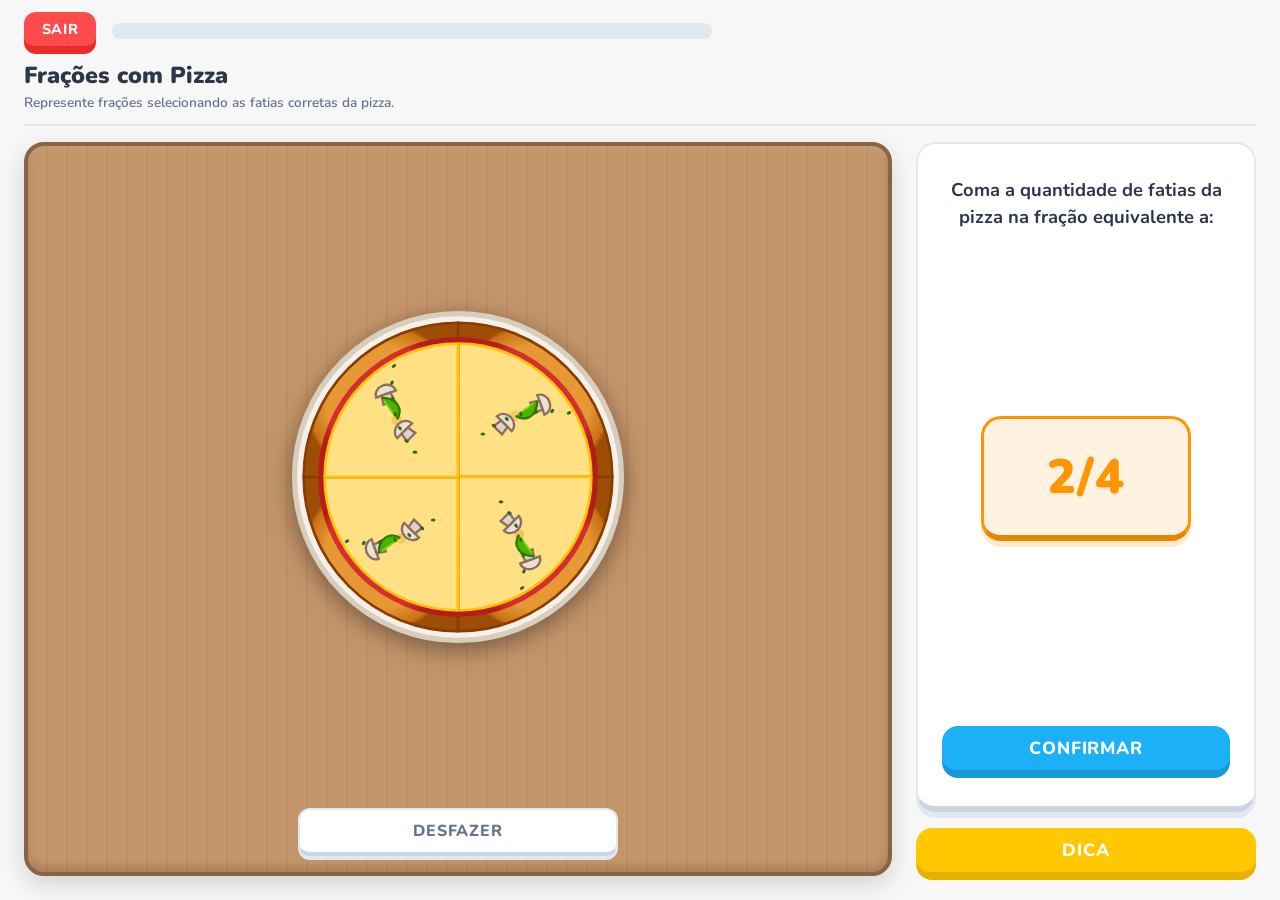
==== commit 560bb9d9: "Final_Comm" ====
--- a/jogo_1/jogo_1.html
+++ b/jogo_1/jogo_1.html
@@ -19,6 +19,11 @@
         <div class="barra-progresso-container">
             <div class="barra-progresso" id="barra-progresso"></div>
         </div>
+    </header>
+
+    <header class="cabecalho-pagina cabecalho-pagina-jogo">
+        <h1 class="titulo-pagina">Frações com Pizza</h1>
+        <p class="descricao-pagina">Represente frações selecionando as fatias corretas da pizza.</p>
     </header>
 
     <!-- Main game layout -->
--- a/tema.css
+++ b/tema.css
@@ -212,6 +212,46 @@
 
 h1 {
    font-size: 1.85rem;
+}
+
+.cabecalho-pagina {
+   display: flex;
+   flex-direction: column;
+   gap: 0.35rem;
+   margin-bottom: 2.25rem;
+   padding-bottom: 1.25rem;
+   border-bottom: 2px solid var(--border-color);
+}
+
+.cabecalho-pagina .titulo-pagina {
+   font-size: 2.1rem;
+   font-weight: 900;
+   color: var(--text-main);
+   line-height: 1.2;
+}
+
+.cabecalho-pagina .descricao-pagina {
+   max-width: 720px;
+   margin-top: 0.35rem;
+   color: var(--text-muted);
+   font-size: 1rem;
+}
+
+.cabecalho-pagina-jogo {
+   flex-shrink: 0;
+   gap: 0.1rem;
+   margin: 0 24px;
+   padding-bottom: 0.75rem;
+}
+
+.cabecalho-pagina-jogo .titulo-pagina {
+   font-size: 1.45rem;
+}
+
+.cabecalho-pagina-jogo .descricao-pagina {
+   margin-top: 0.15rem;
+   font-size: 0.85rem;
+   line-height: 1.3;
 }
 
 h2 {
